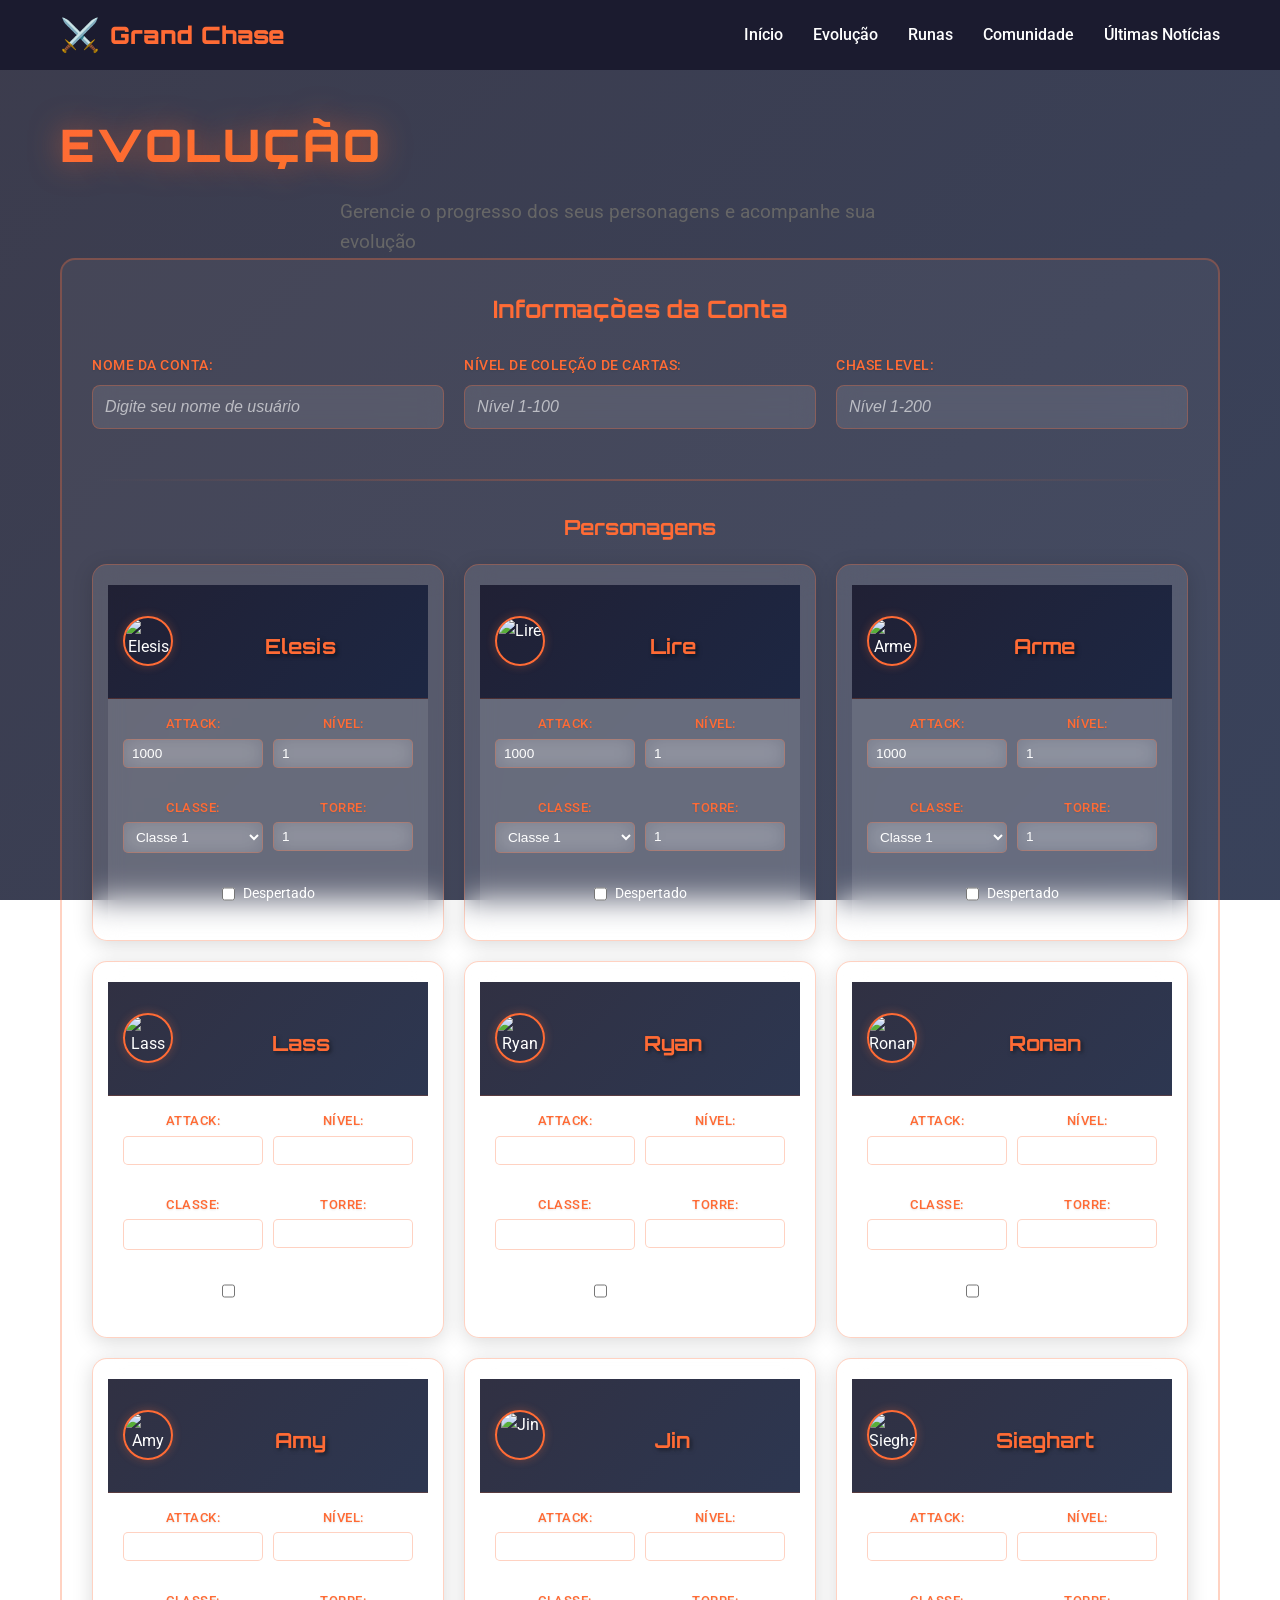
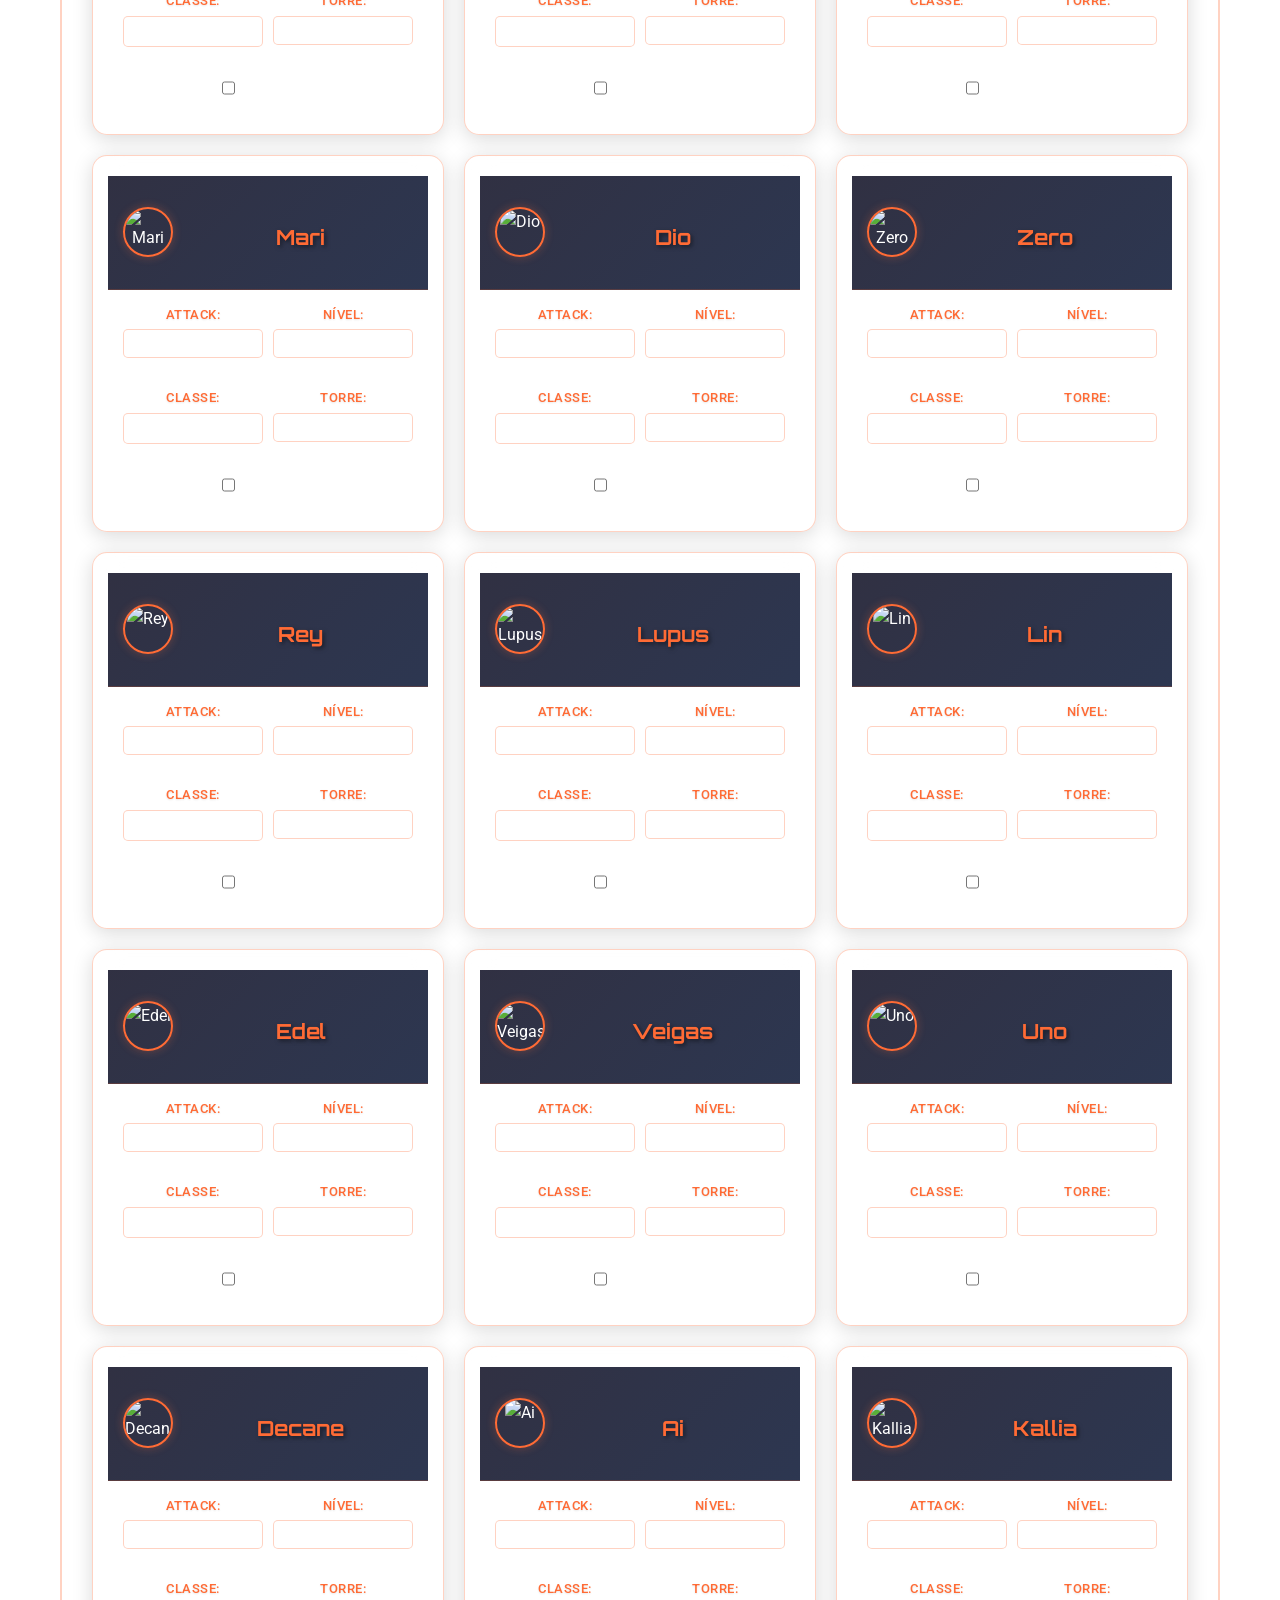
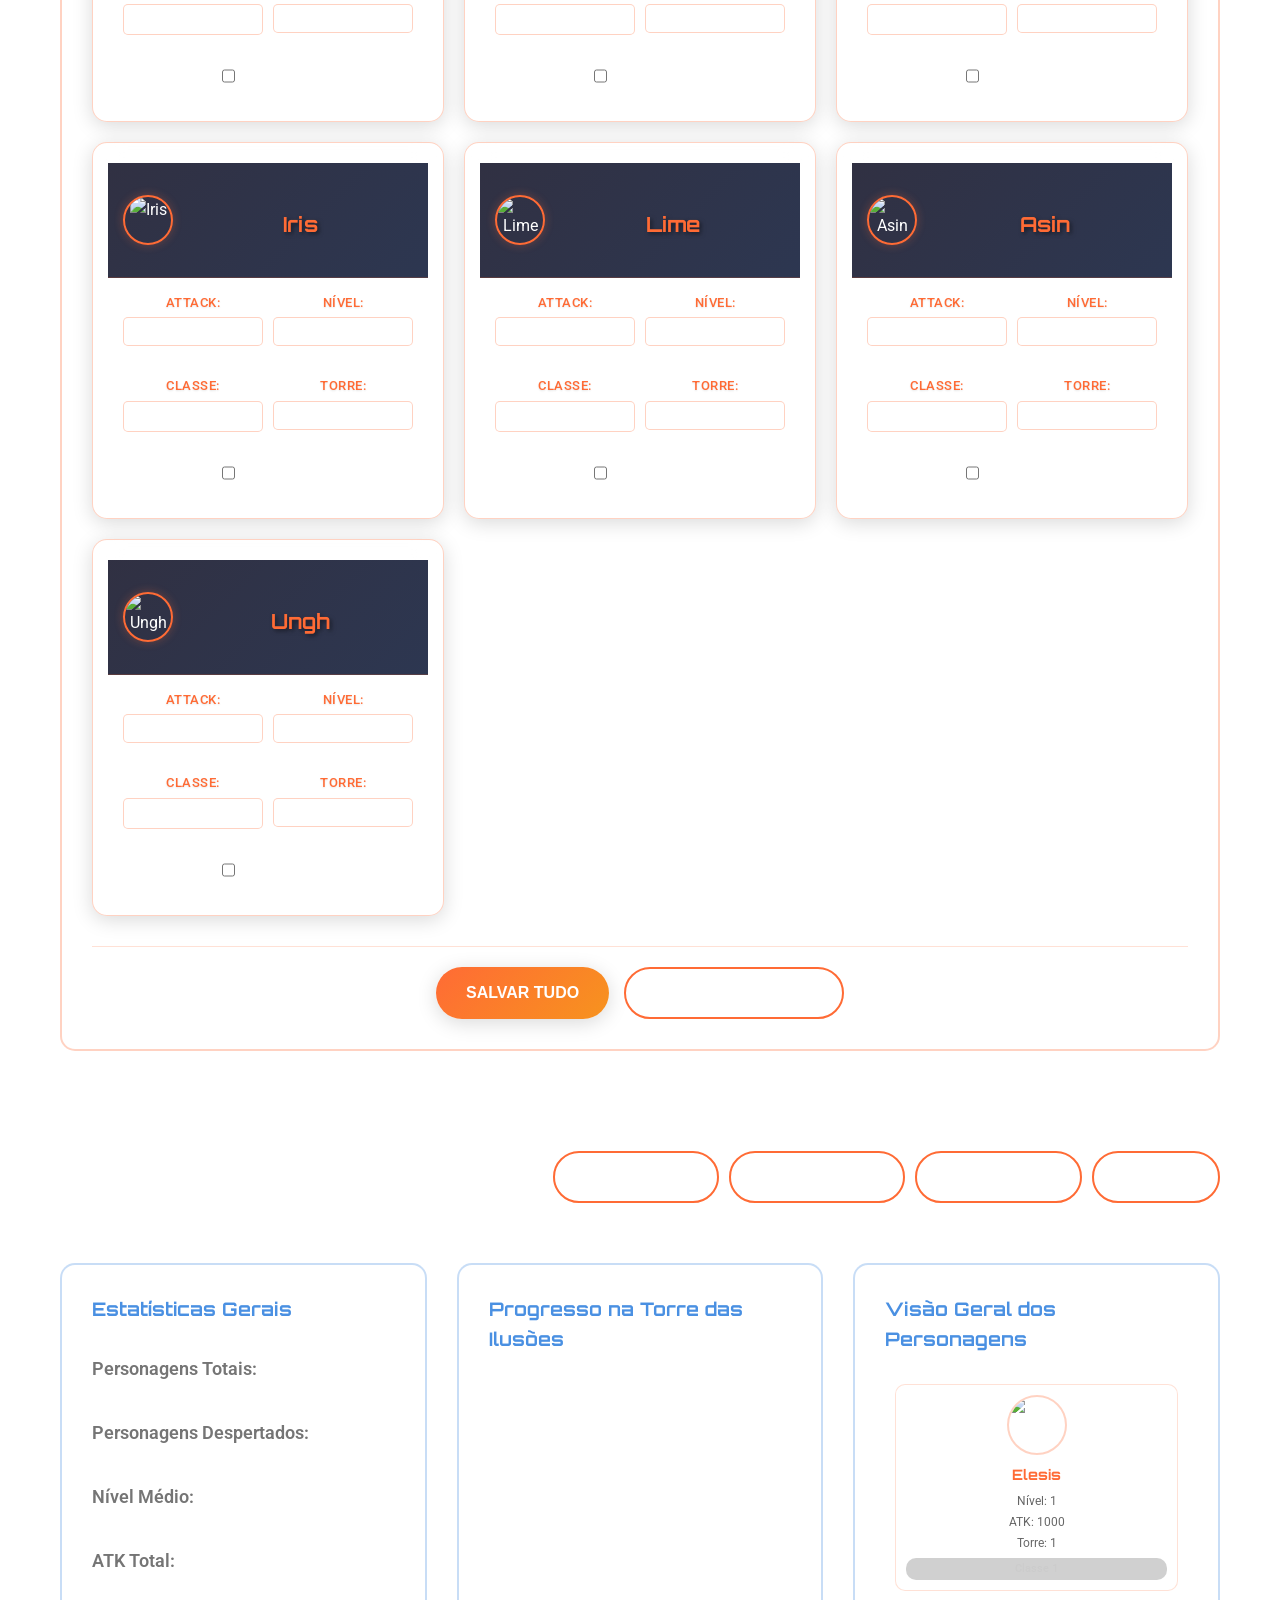
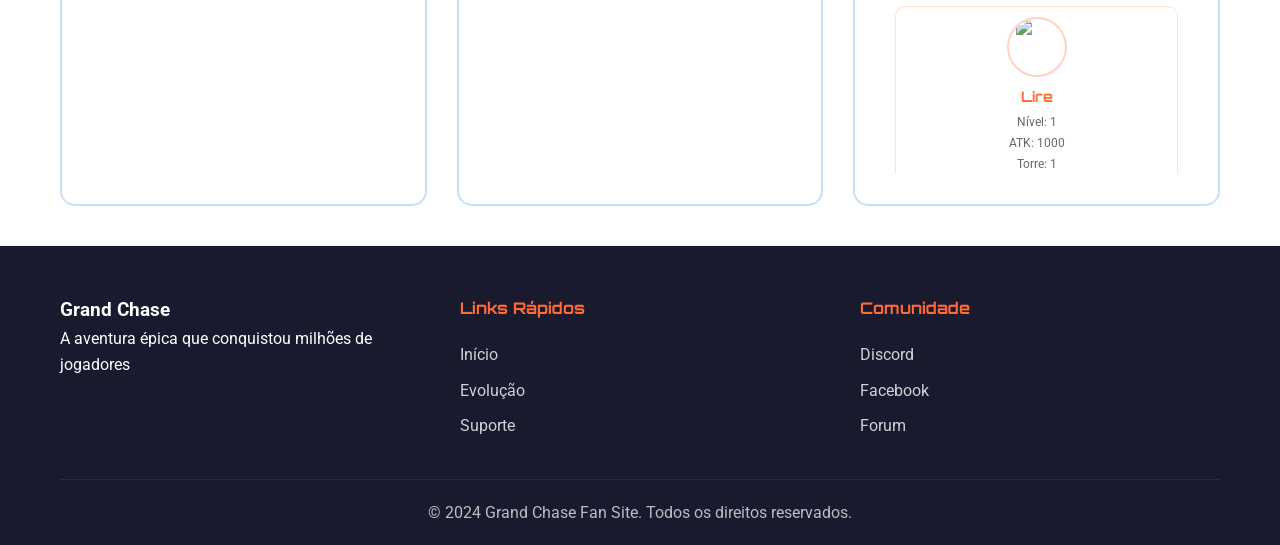
==== evolucao.html @ aea9a132 "first commit" ====
<!DOCTYPE html>
<html lang="pt-BR">
<head>
    <meta charset="UTF-8">
    <meta name="viewport" content="width=device-width, initial-scale=1.0">
    <title>Evolução - Grand Chase</title>
    <link rel="stylesheet" href="styles.css">
    <link href="https://fonts.googleapis.com/css2?family=Orbitron:wght@400;700;900&family=Roboto:wght@300;400;700&display=swap" rel="stylesheet">
    <link rel="icon" href="data:image/svg+xml,<svg xmlns='http://www.w3.org/2000/svg' viewBox='0 0 100 100'><text y='.9em' font-size='90'>⚔️</text></svg>">
</head>
<body>
    <header class="navbar-only">
        <nav class="navbar">
            <div class="nav-container">
                <div class="logo">
                    <span class="logo-icon">⚔️</span>
                    <span class="logo-text">Grand Chase</span>
                </div>
                <ul class="nav-menu">
                    <li><a href="index.html" class="nav-link">Início</a></li>
                    <li><a href="evolucao.html" class="nav-link active">Evolução</a></li>
                    <li><a href="runas.html" class="nav-link">Runas</a></li>
                    <li><a href="#community" class="nav-link">Comunidade</a></li>
                    <li><a href="noticias.html" class="nav-link">Últimas Notícias</a></li>
                </ul>
                
            </div>
        </nav>
    </header>

    <main class="evolucao-main">
        <section class="unified-form">
            <div class="container">
                <h1 class="page-title">EVOLUÇÃO</h1>
                <p class="page-subtitle">Gerencie o progresso dos seus personagens e acompanhe sua evolução</p>
                
                <!-- Formulário Unificado -->
                <div class="account-card">
                    <h2>Informações da Conta</h2>
                    <form id="unifiedForm">
                        <div class="form-row">
                            <div class="form-group">
                                <label for="accountName">Nome da Conta:</label>
                                <input type="text" id="accountName" name="accountName" placeholder="Digite seu nome de usuário">
                            </div>
                            <div class="form-group">
                                <label for="cardLevel">Nível de Coleção de Cartas:</label>
                                <input type="number" id="cardLevel" name="cardLevel" min="1" max="100" placeholder="Nível 1-100">
                            </div>
                            <div class="form-group">
                                <label for="chaseLevel">Chase Level:</label>
                                <input type="number" id="chaseLevel" name="chaseLevel" min="1" max="200" placeholder="Nível 1-200">
                            </div>
                        </div>
                        
                        <hr class="form-divider">
                        
                        <h3>Personagens</h3>
                        <div class="characters-grid" id="charactersGrid">
                            <!-- Os 24 personagens serão gerados por JavaScript -->
                        </div>
                        
                        <div class="form-actions">
                            <button type="submit" class="btn btn-primary">SALVAR TUDO</button>
                            <button type="button" id="resetForm" class="btn btn-secondary">RESETAR VALORES</button>
                        </div>
                    </form>
                </div>
            </div>
        </section>

        <!-- Relatório Geral e Exportação -->
        <section class="report-section">
            <div class="container">
                <div class="section-header">
                    <h2>Relatório Geral da Conta</h2>
                    <div class="export-buttons">
                        <button id="exportPDF" class="btn btn-secondary" onclick="exportToPDF()">Exportar PDF</button>
                        <button id="exportExcel" class="btn btn-secondary" onclick="exportToExcel()">Exportar Excel</button>
                        <button id="exportCSV" class="btn btn-secondary" onclick="exportToCSV()">Exportar CSV</button>
                        <button id="printReport" class="btn btn-secondary" onclick="printReport()">Imprimir</button>
                    </div>
                </div>
                
                <div class="report-summary" id="reportSummary">
                    <div class="summary-card">
                        <h3>Estatísticas Gerais</h3>
                        <div class="stats-grid">
                            <div class="stat-item">
                                <span class="stat-label">Personagens Totais:</span>
                                <span class="stat-value" id="totalCharacters">24</span>
                            </div>
                            <div class="stat-item">
                                <span class="stat-label">Personagens Despertados:</span>
                                <span class="stat-value" id="awakenedCharacters">0</span>
                            </div>
                            <div class="stat-item">
                                <span class="stat-label">Nível Médio:</span>
                                <span class="stat-value" id="averageLevel">1</span>
                            </div>
                            <div class="stat-item">
                                <span class="stat-label">ATK Total:</span>
                                <span class="stat-value" id="totalAttack">24000</span>
                            </div>
                        </div>
                    </div>
                    
                    <div class="summary-card">
                        <h3>Progresso na Torre das Ilusões</h3>
                        <div class="tower-progress" id="towerProgress">
                            <p>Nenhum personagem registrado na torre ainda.</p>
                        </div>
                    </div>
                    
                    <div class="summary-card">
                        <h3>Visão Geral dos Personagens</h3>
                        <div class="characters-overview" id="charactersOverview">
                            <!-- Cards de personagens com imagens serão gerados aqui -->
                        </div>
                    </div>
                </div>
            </div>
        </section>
    </main>

    <footer class="footer">
        <div class="container">
            <div class="footer-content">
                <div class="footer-section">
                    <h3>Grand Chase</h3>
                    <p>A aventura épica que conquistou milhões de jogadores</p>
                </div>
                <div class="footer-section">
                    <h4>Links Rápidos</h4>
                    <ul>
                        <li><a href="index.html">Início</a></li>
                        <li><a href="evolucao.html">Evolução</a></li>
                        <li><a href="#">Suporte</a></li>
                    </ul>
                </div>
                <div class="footer-section">
                    <h4>Comunidade</h4>
                    <ul>
                        <li><a href="#">Discord</a></li>
                        <li><a href="#">Facebook</a></li>
                        <li><a href="#">Forum</a></li>
                    </ul>
                </div>
            </div>
            <div class="footer-bottom">
                <p>&copy; 2024 Grand Chase Fan Site. Todos os direitos reservados.</p>
            </div>
        </div>
    </footer>

    <script src="script.js"></script>
    <script src="export.js"></script>
    <script>
        // Dados dos 24 personagens do Grand Chase com imagens
        const characters = [
            { name: "Elesis", classes: 4, element: "Fogo", image: "https://static.wikia.nocookie.net/grandchase/images/7/74/Ui_character_gc_classic_Elesis_1.png/revision/latest?cb=20210731182435&path-prefix=pt-br" },
            { name: "Lire", classes: 4, element: "Fogo", image: "https://static.wikia.nocookie.net/grandchase/images/5/53/Ui_character_gc_classic_Lire_1.png/revision/latest?cb=20210731182532&path-prefix=pt-br" },
            { name: "Arme", classes: 4, element: "Fogo", image: "https://static.wikia.nocookie.net/grandchase/images/b/be/Ui_character_gc_classic_Arme_1.png/revision/latest?cb=20210731182629&path-prefix=pt-br" },
            { name: "Lass", classes: 4, element: "Sombra", image: "https://static.wikia.nocookie.net/grandchase/images/e/ee/Ui_character_gc_classic_Lass_1.png/revision/latest?cb=20210731182705&path-prefix=pt-br" },
            { name: "Ryan", classes: 4, element: "Natureza", image: "https://static.wikia.nocookie.net/grandchase/images/1/18/Ui_character_gc_classic_Ryan_1.png/revision/latest?cb=20210731184056&path-prefix=pt-br" },
            { name: "Ronan", classes: 4, element: "Luz", image: "https://static.wikia.nocookie.net/grandchase/images/b/b9/Ui_character_gc_classic_Ronan_1.png/revision/latest?cb=20210731184139&path-prefix=pt-br" },
            { name: "Amy", classes: 4, element: "Luz", image: "https://static.wikia.nocookie.net/grandchase/images/6/61/Ui_character_gc_classic_Amy_1.png/revision/latest?cb=20210731184226&path-prefix=pt-br" },
            { name: "Jin", classes: 3, element: "Luz", image: "https://static.wikia.nocookie.net/grandchase/images/9/9a/Ui_character_gc_classic_Jin_1.png/revision/latest?cb=20210731184302&path-prefix=pt-br" },
            { name: "Sieghart", classes: 4, element: "Luz", image: "https://static.wikia.nocookie.net/grandchase/images/f/f6/Ui_character_gc_classic_Sieghart_1.png/revision/latest?cb=20210731184357&path-prefix=pt-br" },
            { name: "Mari", classes: 4, element: "Tecnologia", image: "https://static.wikia.nocookie.net/grandchase/images/f/f4/Ui_character_gc_classic_Mari_1.png/revision/latest?cb=20210731184430&path-prefix=pt-br" },
            { name: "Dio", classes: 4, element: "Sombra", image: "https://static.wikia.nocookie.net/grandchase/images/7/73/Ui_character_gc_classic_Dio_1.png/revision/latest?cb=20210731184504&path-prefix=pt-br" },
            { name: "Zero", classes: 4, element: "Sombra", image: "https://static.wikia.nocookie.net/grandchase/images/c/c6/Ui_character_gc_classic_Zero_1.png/revision/latest?cb=20210731184534&path-prefix=pt-br" },
            { name: "Rey", classes: 4, element: "Sombra", image: "https://static.wikia.nocookie.net/grandchase/images/1/16/Ui_character_gc_classic_Rey_1.png/revision/latest?cb=20210731184602&path-prefix=pt-br" },
            { name: "Lupus", classes: 4, element: "Sombra", image: "https://static.wikia.nocookie.net/grandchase/images/0/01/Ui_character_gc_classic_Lupus_1.png/revision/latest?cb=20210731192630&path-prefix=pt-br" },
            { name: "Lin", classes: 4, element: "Sombra", image: "https://static.wikia.nocookie.net/grandchase/images/5/59/Ui_character_gc_classic_Lin_1.png/revision/latest?cb=20210731192602&path-prefix=pt-br" },
            { name: "Edel", classes: 4, element: "Gelo", image: "https://static.wikia.nocookie.net/grandchase/images/2/22/Ui_character_gc_classic_Edel_1.png/revision/latest?cb=20210731192500&path-prefix=pt-br" },
            { name: "Veigas", classes: 4, element: "Sombra", image: "https://static.wikia.nocookie.net/grandchase/images/e/e3/Ui_character_gc_classic_Veigas_1.png/revision/latest?cb=20210731192735&path-prefix=pt-br" },
            { name: "Uno", classes: 4, element: "Luz", image: "https://static.wikia.nocookie.net/grandchase/images/5/58/Ui_character_gc_classic_Uno_1.png/revision/latest?cb=20210731192700&path-prefix=pt-br" },
            { name: "Decane", classes: 4, element: "Sombra", image: "https://static.wikia.nocookie.net/grandchase/images/2/2b/Ui_character_gc_classic_Decane_1.png/revision/latest?cb=20230121220349&path-prefix=pt-br" },
            { name: "Ai", classes: 4, element: "Luz", image: "https://static.wikia.nocookie.net/grandchase/images/9/9a/Ui_character_gc_classic_Ai_1.png/revision/latest?cb=20230706184235&path-prefix=pt-br" },
            { name: "Kallia", classes: 4, element: "Sombra", image: "https://static.wikia.nocookie.net/grandchase/images/e/e2/Ui_character_gc_classic_Kallia_1.png/revision/latest?cb=20240201084706&path-prefix=pt-br" },
            { name: "Iris", classes: 4, element: "Luz", image: "https://static.wikia.nocookie.net/grandchase/images/d/d3/Ui_character_gc_classic_Iris.png/revision/latest?cb=20250911154712&path-prefix=pt-br" },
            { name: "Lime", classes: 3, element: "Natureza", image: "https://static.wikia.nocookie.net/grandchase/images/1/18/Ui_character_gc_classic_Ryan_1.png/revision/latest?cb=20210731184056&path-prefix=pt-br" },
            { name: "Asin", classes: 4, element: "Sombra", image: "https://static.wikia.nocookie.net/grandchase/images/e/ee/Ui_character_gc_classic_Lass_1.png/revision/latest?cb=20210731182705&path-prefix=pt-br" },
            { name: "Ungh", classes: 3, element: "Terra", image: "https://static.wikia.nocookie.net/grandchase/images/5/58/Ui_character_gc_classic_Uno_1.png/revision/latest?cb=20210731192700&path-prefix=pt-br" }
        ];

        // Função para criar os cards dos personagens com valores padrão e imagens
        function createCharacterCards() {
            const grid = document.getElementById('charactersGrid');
            
            characters.forEach((char, index) => {
                const card = document.createElement('div');
                card.className = 'character-card';
                card.innerHTML = `
                    <div class="character-header-simple">
                        <div class="character-image">
                            <img src="${char.image}" alt="${char.name}" loading="lazy">
                        </div>
                        <h3>${char.name}</h3>
                    </div>
                    <div class="character-form-body" data-character="${char.name}">
                        <div class="form-row">
                            <div class="form-group">
                                <label for="attack-${index}">Attack:</label>
                                <input type="number" id="attack-${index}" name="attack" value="1000" min="0" placeholder="1000">
                            </div>
                            <div class="form-group">
                                <label for="level-${index}">Nível:</label>
                                <input type="number" id="level-${index}" name="level" value="1" min="1" max="100" placeholder="1-100">
                            </div>
                        </div>
                        <div class="form-row">
                            <div class="form-group">
                                <label for="class-${index}">Classe:</label>
                                <select id="class-${index}" name="class" value="1">
                                    <option value="1" selected>Classe 1</option>
                                    ${generateClassOptions(char.classes).slice(1)}
                                </select>
                            </div>
                            <div class="form-group">
                                <label for="tower-${index}">Torre:</label>
                                <input type="number" id="tower-${index}" name="tower" value="1" min="1" max="100" placeholder="1-100">
                            </div>
                        </div>
                        <div class="form-row checkbox-row">
                            <div class="checkbox-group">
                                <input type="checkbox" id="awakened-${index}" name="awakened">
                                <label for="awakened-${index}">Despertado</label>
                            </div>
                        </div>
                    </div>
                `;
                grid.appendChild(card);
            });
        }

        // Função para gerar opções de classe
        function generateClassOptions(maxClasses) {
            let options = '';
            for (let i = 1; i <= maxClasses; i++) {
                options += `<option value="${i}">Classe ${i}</option>`;
            }
            return options;
        }

        // Função para salvar dados do formulário unificado
        document.getElementById('unifiedForm').addEventListener('submit', function(e) {
            e.preventDefault();
            
            // Coletar dados da conta
            const accountData = {
                accountName: document.getElementById('accountName').value || '',
                cardLevel: document.getElementById('cardLevel').value || '',
                chaseLevel: document.getElementById('chaseLevel').value || ''
            };
            
            // Coletar dados dos personagens
            const charactersData = {};
            const characterForms = document.querySelectorAll('.character-form');
            
            characterForms.forEach(form => {
                const characterName = form.dataset.character;
                const formData = new FormData(form);
                
                // Aplicar valores padrão se estiverem vazios
                const attack = formData.get('attack') || '1000';
                const level = formData.get('level') || '1';
                const characterClass = formData.get('class') || '1';
                const tower = formData.get('tower') || '1';
                const awakened = formData.has('awakened');
                
                charactersData[characterName] = {
                    attack: attack,
                    level: level,
                    class: characterClass,
                    tower: tower,
                    awakened: awakened
                };
            });
            
            // Salvar tudo no localStorage
            localStorage.setItem('accountData', JSON.stringify(accountData));
            localStorage.setItem('charactersData', JSON.stringify(charactersData));
            
            // Atualizar relatório
            updateReport();
            
            alert('Todos os dados foram salvos com sucesso!');
        });

        // Função para resetar valores padrão
        document.getElementById('resetForm').addEventListener('click', function() {
            if (confirm('Deseja resetar todos os valores para os padrões?')) {
                // Resetar conta
                document.getElementById('accountName').value = '';
                document.getElementById('cardLevel').value = '';
                document.getElementById('chaseLevel').value = '';
                
                // Resetar personagens para valores padrão
                const characterForms = document.querySelectorAll('.character-form');
                characterForms.forEach((form, index) => {
                    form.querySelector(`input[name="attack"]`).value = '1000';
                    form.querySelector(`input[name="level"]`).value = '1';
                    form.querySelector(`select[name="class"]`).value = '1';
                    form.querySelector(`input[name="tower"]`).value = '1';
                    form.querySelector(`input[name="awakened"]`).checked = false;
                });
                
                alert('Valores resetados para os padrões!');
            }
        });

        // Função para atualizar o relatório
        function updateReport() {
            const accountData = JSON.parse(localStorage.getItem('accountData') || '{}');
            let charactersData = JSON.parse(localStorage.getItem('charactersData') || '{}');
            
            // Garantir que todos os personagens tenham dados (usar valores padrão se não existirem)
            const allCharactersData = {};
            characters.forEach(char => {
                if (charactersData[char.name]) {
                    allCharactersData[char.name] = charactersData[char.name];
                } else {
                    // Usar valores padrão
                    allCharactersData[char.name] = {
                        attack: '1000',
                        level: '1',
                        class: '1',
                        tower: '1',
                        awakened: false
                    };
                }
            });
            
            // Atualizar estatísticas
            const awakenedCount = Object.values(allCharactersData).filter(char => char.awakened).length;
            const totalAttack = Object.values(allCharactersData).reduce((sum, char) => sum + (parseInt(char.attack) || 1000), 0);
            const levels = Object.values(allCharactersData).map(char => parseInt(char.level) || 1);
            const avgLevel = levels.length > 0 ? Math.round(levels.reduce((a, b) => a + b, 0) / levels.length) : 1;
            
            // Atualizar elementos DOM
            document.getElementById('awakenedCharacters').textContent = awakenedCount;
            document.getElementById('totalAttack').textContent = totalAttack.toLocaleString();
            document.getElementById('averageLevel').textContent = avgLevel;
            
            // Atualizar progresso na torre
            const towerCharacters = Object.entries(allCharactersData)
                .filter(([name, data]) => data.tower && data.tower > 1)
                .sort((a, b) => b[1].tower - a[1].tower);
            
            const towerProgress = document.getElementById('towerProgress');
            if (towerCharacters.length > 0) {
                towerProgress.innerHTML = towerCharacters.map(([name, data]) => 
                    `<div class="tower-item">
                        <strong>${name}:</strong> Andar ${data.tower}
                    </div>`
                ).join('');
            } else {
                towerProgress.innerHTML = '<p>Nenhum personagem registrado na torre ainda.</p>';
            }
            
            // Criar cards de personagens para visão geral
            createCharactersOverview(allCharactersData);
        }
        
        // Função para criar cards de personagens na visão geral
        function createCharactersOverview(charactersData) {
            const overview = document.getElementById('charactersOverview');
            overview.innerHTML = '';
            
            // Criar grid de personagens
            const charactersGrid = document.createElement('div');
            charactersGrid.className = 'overview-grid';
            
            Object.entries(charactersData).forEach(([name, data]) => {
                const characterInfo = characters.find(char => char.name === name);
                if (characterInfo) {
                    const card = document.createElement('div');
                    card.className = 'overview-card';
                    card.innerHTML = `
                        <div class="overview-image">
                            <img src="${characterInfo.image}" alt="${name}" loading="lazy">
                        </div>
                        <div class="overview-info">
                            <h4>${name}</h4>
                            <div class="overview-stats">
                                <span class="overview-stat">Nível: ${data.level}</span>
                                <span class="overview-stat">ATK: ${data.attack}</span>
                                <span class="overview-stat">Torre: ${data.tower}</span>
                            </div>
                            <div class="overview-badges">
                                <span class="overview-badge class-${data.class}">Classe ${data.class}</span>
                                ${data.awakened ? '<span class="overview-badge awakened">Despertado</span>' : ''}
                            </div>
                        </div>
                    `;
                    charactersGrid.appendChild(card);
                }
            });
            
            overview.appendChild(charactersGrid);
        }

        // Garantir que a função createCharacterCards seja chamada imediatamente
        createCharacterCards();
        
        // Inicializar a página
        document.addEventListener('DOMContentLoaded', function() {
            updateReport();
            
            // Carregar dados salvos
            const accountData = JSON.parse(localStorage.getItem('accountData') || '{}');
            if (accountData.accountName) {
                document.getElementById('accountName').value = accountData.accountName;
                document.getElementById('cardLevel').value = accountData.cardLevel;
                document.getElementById('chaseLevel').value = accountData.chaseLevel;
            }
            
            const charactersData = JSON.parse(localStorage.getItem('charactersData') || '{}');
            Object.entries(charactersData).forEach(([name, data]) => {
                const form = document.querySelector(`[data-character="${name}"]`);
                if (form) {
                    if (data.attack) form.querySelector(`input[name="attack"]`).value = data.attack;
                    if (data.level) form.querySelector(`input[name="level"]`).value = data.level;
                    if (data.class) form.querySelector(`select[name="class"]`).value = data.class;
                    if (data.tower) form.querySelector(`input[name="tower"]`).value = data.tower;
                    if (data.awakened) form.querySelector(`input[name="awakened"]`).checked = true;
                }
            });
            
            // Verificar se os personagens foram criados
            const grid = document.getElementById('charactersGrid');
            if (grid && grid.children.length === 0) {
                console.log('Grid está vazio, criando personagens...');
                createCharacterCards();
            }
        });
    </script>
</body>
</html>
---- styles.css ----
/* Reset e Configurações Base */
* {
    margin: 0;
    padding: 0;
    box-sizing: border-box;
}

:root {
    --primary-color: #ff6b35;
    --secondary-color: #f7931e;
    --accent-color: #4a90e2;
    --dark-color: #1a1a2e;
    --darker-color: #0f0f1e;
    --light-color: #f5f5f5;
    --text-color: #333;
    --text-light: #666;
    --text-dark: #fff;
    --gradient-primary: linear-gradient(135deg, #ff6b35 0%, #f7931e 100%);
    --gradient-secondary: linear-gradient(135deg, #4a90e2 0%, #357abd 100%);
    --gradient-dark: linear-gradient(135deg, #1a1a2e 0%, #16213e 100%);
    --gradient-hero: linear-gradient(135deg, #1a1a2e 0%, #2d1b69 50%, #0f0f1e 100%);
    --shadow-light: 0 2px 10px rgba(0, 0, 0, 0.1);
    --shadow-medium: 0 4px 20px rgba(0, 0, 0, 0.15);
    --shadow-heavy: 0 8px 30px rgba(0, 0, 0, 0.25);
    --shadow-glow: 0 0 20px rgba(255, 107, 53, 0.3);
}

body {
    font-family: 'Roboto', sans-serif;
    line-height: 1.6;
    color: var(--text-color);
    background-color: var(--light-color);
    overflow-x: hidden;
}

.container {
    max-width: 1200px;
    margin: 0 auto;
    padding: 0 20px;
}

/* Header e Navegação */
.hero {
    background: var(--gradient-hero);
    color: white;
    min-height: 30vh;
    position: relative;
    overflow: hidden;
    margin-top: 70px;
}

.navbar {
    background: rgba(26, 26, 46, 0.95);
    backdrop-filter: blur(10px);
    padding: 0;
    position: fixed;
    top: 0;
    left: 0;
    right: 0;
    z-index: 1000;
    margin: 0;
}

.nav-container {
    max-width: 1200px;
    margin: 0 auto;
    padding: 0 20px;
    display: flex;
    justify-content: space-between;
    align-items: center;
    height: 70px;
}

.logo {
    display: flex;
    align-items: center;
    gap: 10px;
    font-family: 'Orbitron', monospace;
    font-weight: 900;
    font-size: 1.5rem;
    color: var(--primary-color);
}

.logo-icon {
    font-size: 2rem;
    animation: float 3s ease-in-out infinite;
}

@keyframes float {
    0%, 100% { transform: translateY(0); }
    50% { transform: translateY(-5px); }
}

.nav-menu {
    display: flex;
    list-style: none;
    gap: 30px;
}

.nav-link {
    color: white;
    text-decoration: none;
    font-weight: 500;
    transition: all 0.3s ease;
    position: relative;
}

.nav-link::after {
    content: '';
    position: absolute;
    bottom: -5px;
    left: 0;
    width: 0;
    height: 2px;
    background: var(--primary-color);
    transition: width 0.3s ease;
}

.nav-link:hover::after {
    width: 100%;
}

.hamburger {
    display: none;
    flex-direction: column;
    cursor: pointer;
    width: 30px;
    height: 25px;
    justify-content: space-between;
    padding: 0;
    margin: 0;
}

.hamburger span {
    width: 100%;
    height: 3px;
    background: white;
    transition: 0.3s;
    display: block;
}

.hamburger span:nth-child(1) {
    transform-origin: 0 0;
}

.hamburger span:nth-child(3) {
    transform-origin: 0 100%;
}

.hamburger.active span:nth-child(1) {
    transform: rotate(45deg);
}

.hamburger.active span:nth-child(2) {
    opacity: 0;
}

.hamburger.active span:nth-child(3) {
    transform: rotate(-45deg);
}

main {
    margin-top: 70px;
}

.hero-content {
    display: flex;
    align-items: center;
    min-height: 70vh;
    padding: 40px 20px 20px;
    max-width: 1200px;
    margin: 0 auto;
    gap: 60px;
    position: relative;
}

.hero-text {
    flex: 1;
    position: relative;
    z-index: 2;
}

.hero-image {
    flex: 1;
    position: relative;
    z-index: 2;
}

.hero-title {
    font-family: 'Orbitron', monospace;
    font-size: 4rem;
    font-weight: 900;
    margin-bottom: 20px;
    background: var(--gradient-primary);
    -webkit-background-clip: text;
    -webkit-text-fill-color: transparent;
    background-clip: text;
    animation: glow 2s ease-in-out infinite alternate;
}

@keyframes glow {
    from { filter: drop-shadow(0 0 10px rgba(255, 107, 53, 0.5)); }
    to { filter: drop-shadow(0 0 20px rgba(255, 107, 53, 0.8)); }
}

.hero-subtitle {
    font-size: 1.5rem;
    color: var(--secondary-color);
    margin-bottom: 20px;
    font-weight: 300;
}

.hero-description {
    font-size: 1.1rem;
    line-height: 1.8;
    margin-bottom: 30px;
    opacity: 0.9;
}

.hero-buttons {
    display: flex;
    gap: 20px;
    flex-wrap: wrap;
}

.btn {
    display: inline-flex;
    align-items: center;
    gap: 10px;
    padding: 15px 30px;
    border: none;
    border-radius: 50px;
    text-decoration: none;
    font-weight: 600;
    font-size: 1rem;
    cursor: pointer;
    transition: all 0.3s ease;
    position: relative;
    overflow: hidden;
}

.btn::before {
    content: '';
    position: absolute;
    top: 0;
    left: -100%;
    width: 100%;
    height: 100%;
    background: rgba(255, 255, 255, 0.1);
    transition: left 0.3s ease;
}

.btn:hover::before {
    left: 100%;
}

.btn-primary {
    background: var(--gradient-primary);
    color: white;
    box-shadow: var(--shadow-medium);
}

.btn-primary:hover {
    transform: translateY(-2px);
    box-shadow: var(--shadow-heavy);
}

.btn-secondary {
    background: transparent;
    color: white;
    border: 2px solid var(--primary-color);
}

.btn-secondary:hover {
    background: var(--primary-color);
    transform: translateY(-2px);
}

.btn-large {
    padding: 20px 40px;
    font-size: 1.2rem;
}

.hero-image {
    flex: 1;
    z-index: 1;
}

.character-showcase {
    display: grid;
    grid-template-columns: repeat(auto-fit, minmax(120px, 1fr));
    gap: 15px;
    max-width: 800px;
    margin: 0 auto;
}

.character-card {
    background: linear-gradient(135deg, rgba(255, 255, 255, 0.1), rgba(255, 107, 53, 0.1)),
                url('https://static.wikia.nocookie.net/grandchase/images/9/94/TowerofExtinction_02_sky.png/revision/latest/scale-to-width-down/512?cb=20140609040140');
    background-size: cover;
    background-position: center;
    background-blend-mode: overlay;
    backdrop-filter: blur(15px);
    border: 2px solid rgba(255, 107, 53, 0.3);
    border-radius: 20px;
    padding: 20px 15px;
    text-align: center;
    cursor: pointer;
    transition: all 0.4s cubic-bezier(0.175, 0.885, 0.32, 1.275);
    position: relative;
    overflow: hidden;
}

.character-card::before {
    content: '';
    position: absolute;
    top: -50%;
    left: -50%;
    width: 200%;
    height: 200%;
    background: linear-gradient(45deg, transparent, rgba(255, 107, 53, 0.1), transparent);
    transform: rotate(45deg);
    transition: all 0.6s ease;
    opacity: 0;
}

.character-card:hover::before {
    animation: shimmer 0.6s ease;
}

@keyframes shimmer {
    0% {
        transform: translateX(-100%) translateY(-100%) rotate(45deg);
        opacity: 0;
    }
    50% {
        opacity: 1;
    }
    100% {
        transform: translateX(100%) translateY(100%) rotate(45deg);
        opacity: 0;
    }
}

.character-card:hover,
.character-card.active {
    transform: translateY(-15px) scale(1.05);
    border-color: var(--primary-color);
    box-shadow: 0 20px 40px rgba(255, 107, 53, 0.4);
    background: linear-gradient(135deg, rgba(255, 255, 255, 0.15), rgba(255, 107, 53, 0.2));
}

.character-card:hover {
    animation: cardGlow 2s ease-in-out infinite alternate;
}

@keyframes cardGlow {
    0% {
        box-shadow: 0 20px 40px rgba(255, 107, 53, 0.4);
    }
    100% {
        box-shadow: 0 25px 50px rgba(255, 107, 53, 0.6);
    }
}

.character-avatar {
    font-size: 3rem;
    margin-bottom: 15px;
    display: flex;
    justify-content: center;
    align-items: center;
    position: relative;
}

.character-avatar img {
    width: 80px;
    height: 80px;
    border-radius: 50%;
    border: 3px solid rgba(255, 107, 53, 0.3);
    transition: all 0.4s cubic-bezier(0.175, 0.885, 0.32, 1.275);
    object-fit: cover;
}

.character-card:hover .character-avatar img,
.character-card.active .character-avatar img {
    transform: scale(1.15) rotate(5deg);
    border-color: var(--secondary-color);
    box-shadow: 0 0 25px rgba(255, 107, 53, 0.6);
}

.character-card:hover .character-avatar {
    animation: avatarFloat 3s ease-in-out infinite;
}

@keyframes avatarFloat {
    0%, 100% {
        transform: translateY(0px);
    }
    50% {
        transform: translateY(-5px);
    }
}

.character-card h3 {
    font-family: 'Orbitron', monospace;
    margin-bottom: 8px;
    color: var(--primary-color);
    font-weight: 700;
    font-size: 1.1rem;
    transition: all 0.3s ease;
    position: relative;
}

.character-card:hover h3 {
    color: var(--secondary-color);
    transform: translateY(-2px);
    text-shadow: 0 0 10px rgba(255, 107, 53, 0.5);
}

.character-card p {
    opacity: 0.8;
    font-size: 0.85rem;
    transition: all 0.3s ease;
    font-weight: 500;
}

.character-card:hover p {
    opacity: 1;
    transform: translateY(-1px);
}

.character-card.active {
    animation: pulse 2s ease-in-out infinite;
}

@keyframes pulse {
    0%, 100% {
        transform: translateY(-15px) scale(1.05);
    }
    50% {
        transform: translateY(-15px) scale(1.08);
    }
}

/* Sections */
section {
    padding: 80px 0;
}

.section-title {
    font-family: 'Orbitron', monospace;
    font-size: 2.5rem;
    text-align: center;
    margin-bottom: 50px;
    color: var(--dark-color);
    position: relative;
}

.section-title::after {
    content: '';
    position: absolute;
    bottom: -10px;
    left: 50%;
    transform: translateX(-50%);
    width: 100px;
    height: 3px;
    background: var(--gradient-primary);
}

/* Characters Section */
.characters-section {
    position: relative;
}

/* Seção Personagens Lendários com background animado */
#characters {
    position: relative;
    background: linear-gradient(135deg, #1a1a2e, #16213e, #0f3460);
    overflow: hidden;
}

#characters::before {
    content: '';
    position: absolute;
    top: 0;
    left: 0;
    right: 0;
    bottom: 0;
    background-image: 
        radial-gradient(circle at 20% 50%, rgba(255, 107, 53, 0.1) 0%, transparent 50%),
        radial-gradient(circle at 80% 80%, rgba(255, 215, 0, 0.05) 0%, transparent 50%),
        radial-gradient(circle at 40% 20%, rgba(138, 43, 226, 0.08) 0%, transparent 50%);
    animation: backgroundFloat 20s ease-in-out infinite;
}

@keyframes backgroundFloat {
    0%, 100% {
        transform: translate(0, 0) rotate(0deg);
    }
    33% {
        transform: translate(-20px, -20px) rotate(1deg);
    }
    66% {
        transform: translate(20px, -10px) rotate(-1deg);
    }
}

#characters::after {
    content: '';
    position: absolute;
    top: 0;
    left: 0;
    right: 0;
    bottom: 0;
    background: 
        linear-gradient(45deg, transparent 30%, rgba(255, 107, 53, 0.03) 50%, transparent 70%),
        linear-gradient(-45deg, transparent 30%, rgba(255, 215, 0, 0.02) 50%, transparent 70%);
    animation: backgroundShimmer 15s linear infinite;
}

@keyframes backgroundShimmer {
    0% {
        transform: translateX(-100%) translateY(-100%);
    }
    100% {
        transform: translateX(100%) translateY(100%);
    }
}

#characters .container {
    position: relative;
    z-index: 2;
}

#characters .section-title {
    color: white;
    text-shadow: 0 3px 6px rgba(0, 0, 0, 0.5);
    position: relative;
    z-index: 2;
}

.characters-grid {
    display: grid;
    grid-template-columns: repeat(auto-fit, minmax(280px, 1fr));
    gap: 30px;
    position: relative;
    z-index: 2;
}

.character-card-expanded {
    background: linear-gradient(135deg, rgba(255, 255, 255, 0.95), rgba(255, 107, 53, 0.05)),
                url('https://cdn1.epicgames.com/spt-assets/5049bbc13f1140d99dba26c22eec7e44/grandchase-video-kjuh8.png?resize=1&w=480&h=270&quality=medium');
    background-size: cover;
    background-position: center;
    background-blend-mode: overlay;
    border-radius: 20px;
    overflow: hidden;
    box-shadow: 0 10px 30px rgba(0, 0, 0, 0.1);
    transition: all 0.4s cubic-bezier(0.175, 0.885, 0.32, 1.275);
    border: 2px solid rgba(255, 107, 53, 0.2);
    position: relative;
}

.character-card-expanded::before {
    content: '';
    position: absolute;
    top: -50%;
    left: -50%;
    width: 200%;
    height: 200%;
    background: linear-gradient(45deg, transparent, rgba(255, 107, 53, 0.05), transparent);
    transform: rotate(45deg);
    transition: all 0.6s ease;
    opacity: 0;
}


.character-card-expanded::before {
    content: '';
    position: absolute;
    top: -50%;
    left: -50%;
    width: 200%;
    height: 200%;
    background: linear-gradient(45deg, transparent, rgba(255, 107, 53, 0.05), transparent);
    transform: rotate(45deg);
    transition: all 0.6s ease;
    opacity: 0;
}


@keyframes expandedCardGlow {
    0% {
        box-shadow: 0 25px 50px rgba(255, 107, 53, 0.3);
    }
    100% {
        box-shadow: 0 30px 60px rgba(255, 107, 53, 0.4);
    }
}


.character-header::before {
    content: '';
    position: absolute;
    top: -50%;
    left: -50%;
    width: 200%;
    height: 200%;
    background: linear-gradient(45deg, transparent, rgba(255, 107, 53, 0.05), transparent);
    transform: rotate(45deg);
    animation: headerShimmer 3s ease-in-out infinite;
}

@keyframes headerShimmer {
    0%, 100% {
        transform: translateX(-100%) translateY(-100%) rotate(45deg);
        opacity: 0;
    }
    50% {
        transform: translateX(100%) translateY(100%) rotate(45deg);
        opacity: 1;
    }
}


.character-header {
    display: flex;
    align-items: center;
    gap: 20px;
    margin-bottom: 20px;
    padding: 25px 20px;
    padding-bottom: 20px;
    border-bottom: 1px solid rgba(255, 107, 53, 0.3);
    background: linear-gradient(135deg, rgba(255, 107, 53, 0.15), rgba(26, 26, 46, 0.9)),
                url('https://cdn1.epicgames.com/spt-assets/5049bbc13f1140d99dba26c22eec7e44/grandchase-video-kjuh8.png?resize=1&w=480&h=270&quality=medium');
    background-size: cover;
    background-position: center;
    background-blend-mode: overlay;
    position: relative;
    overflow: hidden;
}


@keyframes headerFloat {
    0%, 100% {
        transform: translateY(0px);
    }
    50% {
        transform: translateY(-3px);
    }
}


/* Cards de formulário de personagens */
.character-forms-grid {
    display: grid;
    grid-template-columns: repeat(auto-fit, minmax(350px, 1fr));
    gap: 30px;
    margin: 40px 0;
}

.character-form-card {
    background: linear-gradient(135deg, rgba(255, 255, 255, 0.95), rgba(255, 107, 53, 0.05));
    border-radius: 20px;
    overflow: hidden;
    box-shadow: 0 10px 30px rgba(0, 0, 0, 0.1);
    transition: all 0.4s cubic-bezier(0.175, 0.885, 0.32, 1.275);
    border: 2px solid rgba(255, 107, 53, 0.2);
    position: relative;
}

.character-form-card::before {
    content: '';
    position: absolute;
    top: -50%;
    left: -50%;
    width: 200%;
    height: 200%;
    background: linear-gradient(45deg, transparent, rgba(255, 107, 53, 0.05), transparent);
    transform: rotate(45deg);
    transition: all 0.6s ease;
    opacity: 0;
}

.character-form-card:hover::before {
    animation: shimmer 0.6s ease;
}

.character-form-card:hover {
    transform: translateY(-8px) scale(1.02);
    border-color: var(--primary-color);
    box-shadow: 0 20px 40px rgba(255, 107, 53, 0.25);
    background: linear-gradient(135deg, rgba(255, 255, 255, 0.98), rgba(255, 107, 53, 0.1));
}

.character-form-header {
    display: flex;
    align-items: center;
    padding: 20px;
    background: linear-gradient(135deg, rgba(26, 26, 46, 0.9), rgba(255, 107, 53, 0.1));
    border-bottom: 2px solid rgba(255, 107, 53, 0.2);
    gap: 15px;
}

.character-form-header .character-avatar {
    position: relative;
}

.character-form-header .character-avatar img {
    width: 60px;
    height: 60px;
    border-radius: 50%;
    border: 3px solid rgba(255, 107, 53, 0.5);
    transition: all 0.3s ease;
    object-fit: cover;
}

.character-form-card:hover .character-form-header .character-avatar img {
    transform: scale(1.1) rotate(5deg);
    border-color: var(--secondary-color);
    box-shadow: 0 0 15px rgba(255, 107, 53, 0.5);
}

.character-form-header .character-info h3 {
    color: var(--primary-color);
    margin: 0 0 5px 0;
    font-family: 'Orbitron', monospace;
    font-size: 1.3rem;
}

.character-form-header .character-info .character-class {
    color: var(--secondary-color);
    font-size: 0.9rem;
    font-weight: 600;
    text-shadow: 0 1px 2px rgba(0, 0, 0, 0.2);
}

.section-subtitle {
    text-align: center;
    color: rgba(255, 255, 255, 0.9);
    font-size: 1.1rem;
    margin-bottom: 40px;
    font-weight: 400;
    font-style: italic;
}

.character-form-content {
    padding: 25px;
}

.form-group {
    margin-bottom: 20px;
}

.form-group label {
    display: block;
    margin-bottom: 8px;
    color: var(--primary-color);
    font-weight: 700;
    font-size: 0.9rem;
    text-transform: uppercase;
    letter-spacing: 0.5px;
    text-shadow: 0 1px 2px rgba(0, 0, 0, 0.1);
}

.form-group input,
.form-group select,
.form-group textarea {
    width: 100%;
    padding: 12px 15px;
    border: 2px solid rgba(255, 107, 53, 0.2);
    border-radius: 10px;
    font-size: 0.95rem;
    transition: all 0.3s ease;
    background: rgba(255, 255, 255, 0.9);
    backdrop-filter: blur(10px);
    color: rgba(0, 0, 0, 0.8);
    font-weight: 500;
}

.form-group input::placeholder,
.form-group select::placeholder,
.form-group textarea::placeholder {
    color: rgba(255, 255, 255, 0.6);
    font-style: italic;
    font-weight: 400;
}

.form-group input:focus,
.form-group select:focus,
.form-group textarea:focus {
    outline: none;
    border-color: var(--primary-color);
    box-shadow: 0 0 15px rgba(255, 107, 53, 0.2);
    background: rgba(255, 255, 255, 0.98);
    color: rgba(0, 0, 0, 0.8);
    transform: translateY(-2px);
}

.form-group textarea {
    resize: vertical;
    min-height: 80px;
}

.stat-inputs {
    display: grid;
    grid-template-columns: repeat(3, 1fr);
    gap: 10px;
}

.stat-inputs input {
    text-align: center;
    font-weight: 700;
    color: var(--primary-color);
    background: rgba(255, 255, 255, 0.8);
    border: 2px solid rgba(255, 107, 53, 0.3);
    font-size: 0.85rem;
    padding: 10px 5px;
}

.stat-inputs input:focus {
    color: var(--secondary-color);
    border-color: var(--secondary-color);
    box-shadow: 0 0 10px rgba(255, 107, 53, 0.3);
}

.stat-inputs input::placeholder {
    text-align: center;
    font-weight: 600;
    color: rgba(255, 255, 255, 0.7);
    font-style: normal;
    font-size: 0.75rem;
    text-transform: uppercase;
    letter-spacing: 0.5px;
}

.form-actions {
    display: flex;
    justify-content: center;
    gap: 15px;
    margin-top: 40px;
    flex-wrap: wrap;
}

.btn-outline {
    background: transparent;
    color: var(--primary-color);
    border: 2px solid var(--primary-color);
    padding: 12px 25px;
    border-radius: 25px;
    font-weight: 600;
    cursor: pointer;
    transition: all 0.3s ease;
    text-decoration: none;
    display: inline-flex;
    align-items: center;
    gap: 8px;
}

.btn-outline:hover {
    background: var(--primary-color);
    color: white;
    transform: translateY(-2px);
    box-shadow: 0 5px 15px rgba(255, 107, 53, 0.3);
}

/* Animação de entrada para os cards de formulário */
.character-form-card {
    opacity: 0;
    transform: translateY(30px) scale(0.95);
    animation: formCardEntry 0.6s cubic-bezier(0.175, 0.885, 0.32, 1.275) forwards;
}

.character-form-card:nth-child(1) { animation-delay: 0.1s; }
.character-form-card:nth-child(2) { animation-delay: 0.2s; }
.character-form-card:nth-child(3) { animation-delay: 0.3s; }

@keyframes formCardEntry {
    to {
        opacity: 1;
        transform: translateY(0) scale(1);
    }
}

/* Responsividade */
@media (max-width: 768px) {
    .character-forms-grid {
        grid-template-columns: 1fr;
        gap: 20px;
    }
    
    .stat-inputs {
        grid-template-columns: 1fr;
        gap: 10px;
    }
    
    .form-actions {
        flex-direction: column;
        align-items: center;
    }
    
    .form-actions .btn {
        width: 100%;
        max-width: 250px;
    }
}
.character-header-simple {
    display: flex;
    align-items: center;
    padding: 15px;
    background: linear-gradient(135deg, rgba(26, 26, 46, 0.9) 0%, rgba(22, 33, 62, 0.9) 100%);
    border-bottom: 1px solid rgba(255, 107, 53, 0.2);
    gap: 15px;
}

.character-header-simple .character-image {
    width: 50px;
    height: 50px;
    border-radius: 50%;
    overflow: hidden;
    border: 2px solid var(--primary-color);
    box-shadow: 0 0 10px rgba(255, 107, 53, 0.3);
    flex-shrink: 0;
}

.character-header-simple .character-image img {
    width: 100%;
    height: 100%;
    object-fit: cover;
}

.character-header-simple h3 {
    font-family: 'Orbitron', monospace;
    font-size: 1.1rem;
    color: white;
    margin: 0;
    text-shadow: 2px 2px 4px rgba(0, 0, 0, 0.5);
    flex: 1;
}

/* Body do formulário dos personagens */
.character-form-body {
    padding: 15px;
    background: rgba(255, 255, 255, 0.1);
}

.character-form-body .form-row {
    display: flex;
    gap: 10px;
    margin-bottom: 10px;
}

.character-form-body .form-group {
    flex: 1;
}

.character-form-body .form-group label {
    display: block;
    font-size: 0.8rem;
    color: var(--primary-color);
    margin-bottom: 4px;
}

.character-form-body .form-group input,
.character-form-body .form-group select {
    width: 100%;
    padding: 6px 8px;
    border: 1px solid rgba(255, 107, 53, 0.3);
    border-radius: 5px;
    background: rgba(255, 255, 255, 0.1);
    color: white;
    font-size: 0.85rem;
}

.character-form-body .form-group input:focus,
.character-form-body .form-group select:focus {
    outline: none;
    border-color: var(--primary-color);
    box-shadow: 0 0 5px rgba(255, 107, 53, 0.3);
}

.character-form-body .checkbox-row {
    justify-content: center;
    margin-top: 10px;
    margin-bottom: 0;
}

.character-form-body .checkbox-group {
    display: flex;
    align-items: center;
    gap: 8px;
}

.character-form-body .checkbox-group input[type="checkbox"] {
    width: auto;
    margin: 0;
}

.character-form-body .checkbox-group label {
    margin: 0;
    font-size: 0.85rem;
    cursor: pointer;
}

.character-info {
    padding: 20px;
    background: rgba(255, 255, 255, 0.95);
}

.character-info p {
    color: #333;
    margin-bottom: 20px;
    line-height: 1.6;
}

.character-stats {
    display: flex;
    flex-direction: column;
    gap: 10px;
}

.stat {
    display: flex;
    align-items: center;
    gap: 10px;
}

.stat-label {
    min-width: 80px;
    font-weight: 600;
    color: #333;
}

.stat-bar {
    flex: 1;
    height: 8px;
    background: #e0e0e0;
    border-radius: 4px;
    overflow: hidden;
}

.stat-fill {
    height: 100%;
    background: var(--gradient-primary);
    transition: width 1s ease;
}

/* Gameplay Section */
.gameplay-section {
    background: #f8f9fa;
}

.gameplay-content {
    display: grid;
    grid-template-columns: 1fr 1fr;
    gap: 60px;
    align-items: start;
}

.gameplay-features {
    display: grid;
    grid-template-columns: repeat(auto-fit, minmax(250px, 1fr));
    gap: 30px;
}

.feature-card {
    background: white;
    padding: 30px;
    border-radius: 15px;
    text-align: center;
    box-shadow: var(--shadow-light);
    transition: all 0.3s ease;
}

.feature-card:hover {
    transform: translateY(-5px);
    box-shadow: var(--shadow-medium);
}

.guide-card {
    background: linear-gradient(135deg, var(--primary-color) 0%, var(--secondary-color) 100%);
    color: white;
}

.guide-card h3 {
    color: white;
}

.guide-card p {
    color: rgba(255, 255, 255, 0.9);
}

.guide-card .btn-primary {
    background: white;
    color: var(--primary-color);
}

.guide-card .btn-primary:hover {
    background: var(--light-color);
    transform: translateY(-2px);
}

.feature-icon {
    font-size: 3rem;
    margin-bottom: 15px;
}

.feature-card h3 {
    font-family: 'Orbitron', monospace;
    margin-bottom: 15px;
    color: var(--dark-color);
}

.feature-card p {
    color: var(--text-light);
    line-height: 1.6;
}

.gameplay-modes h3 {
    font-family: 'Orbitron', monospace;
    font-size: 1.8rem;
    margin-bottom: 30px;
    color: var(--dark-color);
}

.mode-list {
    display: flex;
    flex-direction: column;
    gap: 20px;
}

.mode-item {
    background: white;
    padding: 20px;
    border-radius: 10px;
    border-left: 4px solid var(--primary-color);
    box-shadow: var(--shadow-light);
}

.mode-item h4 {
    font-family: 'Orbitron', monospace;
    margin-bottom: 10px;
    color: var(--dark-color);
}

.mode-item p {
    color: var(--text-light);
    line-height: 1.6;
}

/* Download Section */
.download-section {
    background: var(--gradient-dark);
    color: white;
}

.download-section .section-title {
    color: white;
}

.download-section .section-title::after {
    background: var(--secondary-color);
}

.download-content {
    display: grid;
    grid-template-columns: 1fr 1fr;
    gap: 60px;
    align-items: center;
}

.download-info h3 {
    font-family: 'Orbitron', monospace;
    font-size: 2rem;
    margin-bottom: 20px;
    color: var(--primary-color);
}

.download-info p {
    font-size: 1.1rem;
    line-height: 1.8;
    margin-bottom: 30px;
    opacity: 0.9;
}

.system-requirements {
    background: rgba(255, 255, 255, 0.1);
    backdrop-filter: blur(10px);
    padding: 30px;
    border-radius: 15px;
    border: 1px solid rgba(255, 255, 255, 0.2);
}

.system-requirements h4 {
    font-family: 'Orbitron', monospace;
    margin-bottom: 15px;
    color: var(--secondary-color);
}

.system-requirements ul {
    list-style: none;
}

.system-requirements li {
    padding: 5px 0;
    position: relative;
    padding-left: 20px;
}

.system-requirements li::before {
    content: '✓';
    position: absolute;
    left: 0;
    color: var(--primary-color);
}

.download-buttons {
    display: flex;
    flex-direction: column;
    gap: 20px;
    align-items: center;
}

.download-note {
    text-align: center;
    opacity: 0.7;
    font-size: 0.9rem;
}

/* Characters Section */
.characters-section {
    background-image: url('[data-uri]');
    background-size: cover;
    background-position: center;
    background-attachment: fixed;
    background-repeat: no-repeat;
    position: relative;
    padding: 80px 0;
}

.characters-section::before {
    content: '';
    position: absolute;
    top: 0;
    left: 0;
    right: 0;
    bottom: 0;
    background: linear-gradient(135deg, rgba(26, 26, 46, 0.85) 0%, rgba(22, 33, 62, 0.85) 100%);
    z-index: 1;
}

.characters-section .container {
    position: relative;
    z-index: 2;
}

.characters-section .section-title {
    color: white;
    text-shadow: 2px 2px 4px rgba(0, 0, 0, 0.5);
}

/* Community Section */
.community-section {
    background: white;
}

.community-content {
    display: flex;
    flex-direction: column;
    gap: 60px;
}

.community-stats {
    display: grid;
    grid-template-columns: repeat(auto-fit, minmax(200px, 1fr));
    gap: 30px;
}

.stat-card {
    background: var(--gradient-dark);
    color: white;
    padding: 40px 20px;
    border-radius: 15px;
    text-align: center;
    box-shadow: var(--shadow-medium);
    transition: all 0.3s ease;
}

.stat-card:hover {
    transform: translateY(-5px);
    box-shadow: var(--shadow-heavy);
}

.stat-number {
    font-family: 'Orbitron', monospace;
    font-size: 3rem;
    font-weight: 900;
    color: var(--primary-color);
    margin-bottom: 10px;
}

.stat-label {
    font-size: 1.1rem;
    opacity: 0.9;
}

.community-links {
    text-align: center;
}

.community-links h3 {
    font-family: 'Orbitron', monospace;
    font-size: 2rem;
    margin-bottom: 30px;
    color: var(--dark-color);
}

.social-links {
    display: flex;
    justify-content: center;
    gap: 20px;
    flex-wrap: wrap;
}

.social-link {
    display: flex;
    align-items: center;
    gap: 10px;
    padding: 15px 25px;
    background: var(--light-color);
    border-radius: 50px;
    text-decoration: none;
    color: var(--dark-color);
    font-weight: 600;
    transition: all 0.3s ease;
    box-shadow: var(--shadow-light);
}

.social-link:hover {
    background: var(--gradient-primary);
    color: white;
    transform: translateY(-3px);
    box-shadow: var(--shadow-medium);
}

.social-icon {
    font-size: 1.5rem;
}

/* Footer */
.footer {
    background: var(--dark-color);
    color: white;
    padding: 50px 0 20px;
}

.footer-content {
    display: grid;
    grid-template-columns: repeat(auto-fit, minmax(250px, 1fr));
    gap: 40px;
    margin-bottom: 30px;
}

.footer-section h4 {
    font-family: 'Orbitron', monospace;
    margin-bottom: 20px;
    color: var(--primary-color);
}

.footer-logo {
    display: flex;
    align-items: center;
    gap: 10px;
    font-family: 'Orbitron', monospace;
    font-weight: 900;
    font-size: 1.5rem;
    margin-bottom: 15px;
}

.footer-section ul {
    list-style: none;
}

.footer-section ul li {
    margin-bottom: 10px;
}

.footer-section ul li a {
    color: rgba(255, 255, 255, 0.8);
    text-decoration: none;
    transition: color 0.3s ease;
}

.footer-section ul li a:hover {
    color: var(--primary-color);
}

.footer-bottom {
    border-top: 1px solid rgba(255, 255, 255, 0.1);
    padding-top: 20px;
    text-align: center;
    opacity: 0.7;
}

/* Responsive Design */
@media (max-width: 768px) {
    .nav-menu {
        position: fixed;
        left: -100%;
        top: 70px;
        flex-direction: column;
        background: var(--dark-color);
        width: 100%;
        text-align: center;
        transition: 0.3s;
        box-shadow: var(--shadow-medium);
        padding: 20px 0;
    }

    .nav-menu.active {
        left: 0;
    }

    .hamburger {
        display: flex;
        position: relative;
        z-index: 1000;
    }

    .hero-content {
        flex-direction: column;
        text-align: center;
        gap: 40px;
    }

    .hero-title {
        font-size: 3rem;
    }

    .hero-buttons {
        justify-content: center;
    }

    .gameplay-content,
    .download-content {
        grid-template-columns: 1fr;
        gap: 40px;
    }

    .characters-grid {
        grid-template-columns: 1fr;
    }

    .community-stats {
        grid-template-columns: repeat(2, 1fr);
    }

    .footer-content {
        grid-template-columns: 1fr;
        text-align: center;
    }

    .section-title {
        font-size: 2rem;
    }
}

@media (max-width: 480px) {
    .hero-title {
        font-size: 2.5rem;
    }

    .hero-subtitle {
        font-size: 1.2rem;
    }

    .character-showcase {
        grid-template-columns: 1fr;
    }

    .gameplay-features {
        grid-template-columns: 1fr;
    }

    .community-stats {
        grid-template-columns: 1fr;
    }

    .social-links {
        flex-direction: column;
        align-items: center;
    }

    .social-link {
        width: 200px;
        justify-content: center;
    }
}

/* Animações e Transições Adicionais */
.fade-in {
    opacity: 0;
    transform: translateY(30px);
    transition: all 0.8s ease;
}

.fade-in.visible {
    opacity: 1;
    transform: translateY(0);
}

.slide-in-left {
    opacity: 0;
    transform: translateX(-50px);
    transition: all 0.8s ease;
}

.slide-in-left.visible {
    opacity: 1;
    transform: translateX(0);
}

.slide-in-right {
    opacity: 0;
    transform: translateX(50px);
    transition: all 0.8s ease;
}

.slide-in-right.visible {
    opacity: 1;
    transform: translateX(0);
}

/* Scrollbar Personalizada */
::-webkit-scrollbar {
    width: 10px;
}

::-webkit-scrollbar-track {
    background: var(--dark-color);
}

::-webkit-scrollbar-thumb {
    background: var(--primary-color);
    border-radius: 5px;
}

::-webkit-scrollbar-thumb:hover {
    background: var(--secondary-color);
}

/* Seleção de Texto */
::selection {
    background: var(--primary-color);
    color: white;
}

::-moz-selection {
    background: var(--primary-color);
    color: white;
}

/* Estilos para página de notícias */
/* Header apenas com navbar */
.navbar-only {
    background: transparent;
    position: fixed;
    top: 0;
    left: 0;
    right: 0;
    z-index: 1000;
}

body {
    font-family: 'Roboto', sans-serif;
    background: url('https://encrypted-tbn0.gstatic.com/images?q=tbn:ANd9GcSyg4It47V6T7gg9GhNqQ1pGp7dyv2wgir4tg&s');
    background-size: cover;
    background-position: center;
    background-attachment: fixed;
    background-repeat: no-repeat;
    color: var(--text-dark);
    line-height: 1.6;
    min-height: 100vh;
}

body::before {
    content: '';
    position: fixed;
    top: 0;
    left: 0;
    right: 0;
    bottom: 0;
    background: linear-gradient(135deg, rgba(26, 26, 46, 0.85) 0%, rgba(22, 33, 62, 0.85) 100%);
    z-index: -1;
}

/* Banner animado universal - REMOVIDO */

.hero-banner {
    position: absolute;
    top: 50%;
    left: 50%;
    transform: translate(-50%, -50%);
    text-align: center;
    z-index: 2;
    width: 90%;
    max-width: 800px;
}

.banner-text {
    display: flex;
    flex-direction: column;
    align-items: center;
    gap: 20px;
}

.banner-line {
    font-family: 'Orbitron', sans-serif;
    font-size: 1rem;
    color: rgba(255, 255, 255, 0.9);
    opacity: 0;
    transform: translateY(20px);
    animation: fadeInUp 1s ease forwards;
    text-shadow: 2px 2px 4px rgba(0, 0, 0, 0.5);
}

.banner-line:nth-child(1) { animation-delay: 0.5s; }
.banner-line:nth-child(2) { animation-delay: 1s; }
.banner-line:nth-child(3) { animation-delay: 1.5s; }

.banner-line.highlight {
    font-size: 1.2rem;
    color: var(--primary-color);
    font-weight: 700;
    text-transform: uppercase;
    letter-spacing: 2px;
}

.banner-line.action {
    font-size: 0.95rem;
    color: var(--secondary-color);
    font-style: italic;
}

@keyframes fadeInUp {
    from {
        opacity: 0;
        transform: translateY(20px);
    }
    to {
        opacity: 1;
        transform: translateY(0);
    }
}

@keyframes float {
    0% { transform: translateX(0) translateY(0); }
    25% { transform: translateX(-10px) translateY(-5px); }
    50% { transform: translateX(5px) translateY(-10px); }
    75% { transform: translateX(-5px) translateY(-5px); }
    100% { transform: translateX(0) translateY(0); }
}

/* Banner específico para cada página */
.home-banner .banner-line:nth-child(1) { animation-delay: 0.3s; }
.home-banner .banner-line:nth-child(2) { animation-delay: 0.8s; }
.home-banner .banner-line:nth-child(3) { animation-delay: 1.3s; }

.noticias-banner .banner-line:nth-child(1) { animation-delay: 0.2s; }
.noticias-banner .banner-line:nth-child(2) { animation-delay: 0.6s; }
.noticias-banner .banner-line:nth-child(3) { animation-delay: 1s; }

.runas-banner .banner-line:nth-child(1) { animation-delay: 0.4s; }
.runas-banner .banner-line:nth-child(2) { animation-delay: 0.9s; }
.runas-banner .banner-line:nth-child(3) { animation-delay: 1.4s; }

.evolucao-banner .banner-line:nth-child(1) { animation-delay: 0.3s; }
.evolucao-banner .banner-line:nth-child(2) { animation-delay: 0.7s; }
.evolucao-banner .banner-line:nth-child(3) { animation-delay: 1.1s; }

.page-title {
    font-family: 'Orbitron', sans-serif;
    font-size: 2.8rem;
    font-weight: 900;
    margin-bottom: 15px;
    text-transform: uppercase;
    letter-spacing: 3px;
    background: var(--gradient-primary);
    -webkit-background-clip: text;
    -webkit-text-fill-color: transparent;
    background-clip: text;
    text-shadow: 0 0 30px rgba(255, 107, 53, 0.5);
}

.page-subtitle {
    font-size: 1.2rem;
    color: var(--text-light);
    max-width: 600px;
    margin: 0 auto;
}

.news-content {
    padding: 60px 0;
}

.news-grid {
    display: grid;
    grid-template-columns: repeat(auto-fit, minmax(350px, 1fr));
    gap: 30px;
    margin-top: 40px;
}

.news-placeholder {
    grid-column: 1 / -1;
    text-align: center;
    padding: 60px 20px;
    background: rgba(255, 255, 255, 0.05);
    border-radius: 15px;
    border: 2px dashed rgba(255, 107, 53, 0.3);
    color: var(--text-light);
    font-size: 1.1rem;
}

/* Estilos para vídeos como conteúdo */
.runas-video,
.news-video {
    padding: 60px 0;
    background: rgba(255, 255, 255, 0.05);
    backdrop-filter: blur(10px);
}

.video-header {
    text-align: center;
    margin-bottom: 40px;
}

.video-title {
    font-family: 'Orbitron', monospace;
    font-size: 3rem;
    font-weight: 900;
    margin-bottom: 15px;
    background: linear-gradient(45deg, #ff6b35, #f7931e);
    -webkit-background-clip: text;
    -webkit-text-fill-color: transparent;
    background-clip: text;
    animation: glow 2s ease-in-out infinite alternate;
}

.video-subtitle {
    font-size: 1.2rem;
    color: var(--text-light);
    max-width: 600px;
    margin: 0 auto;
    opacity: 0.9;
}

.video-container {
    position: relative;
    width: 100%;
    max-width: 800px;
    margin: 0 auto;
    border-radius: 15px;
    overflow: hidden;
    box-shadow: 0 10px 30px rgba(0, 0, 0, 0.3);
}

.video-container iframe {
    width: 100%;
    height: 400px;
    border: none;
    border-radius: 15px;
}

/* Estilos para Patch Notes */
.patch-notes-section {
    padding: 80px 0;
    background: rgba(255, 255, 255, 0.05);
    backdrop-filter: blur(10px);
}

.patch-notes-grid {
    display: grid;
    grid-template-columns: repeat(auto-fit, minmax(400px, 1fr));
    gap: 30px;
    margin-top: 50px;
}

.patch-note-card {
    background: rgba(255, 255, 255, 0.1);
    border: 1px solid rgba(255, 107, 53, 0.3);
    border-radius: 15px;
    overflow: hidden;
    transition: all 0.3s ease;
}

.patch-note-card:hover {
    border-color: var(--primary-color);
    transform: translateY(-5px);
    box-shadow: 0 10px 30px rgba(255, 107, 53, 0.3);
}

.patch-header {
    display: flex;
    justify-content: space-between;
    align-items: center;
    padding: 20px;
    background: linear-gradient(135deg, rgba(26, 26, 46, 0.9) 0%, rgba(22, 33, 62, 0.9) 100%);
    border-bottom: 1px solid rgba(255, 107, 53, 0.2);
}

.patch-version {
    font-family: 'Orbitron', monospace;
    font-size: 1.2rem;
    font-weight: 700;
    color: var(--primary-color);
}

.patch-date {
    color: var(--text-light);
    font-size: 0.9rem;
}

.patch-title {
    padding: 20px 20px 10px;
    font-family: 'Orbitron', monospace;
    font-size: 1.5rem;
    color: white;
    margin: 0;
}

.patch-content {
    padding: 0 20px 20px;
    color: var(--text-light);
}

.patch-content h4 {
    color: var(--primary-color);
    font-size: 1.1rem;
    margin: 20px 0 10px 0;
}

.patch-content ul {
    list-style: none;
    padding: 0;
    margin: 0 0 15px 0;
}

.patch-content li {
    padding: 8px 0;
    padding-left: 25px;
    position: relative;
    border-bottom: 1px solid rgba(255, 255, 255, 0.1);
}

.patch-content li:last-child {
    border-bottom: none;
}

.patch-content li::before {
    content: '▸';
    position: absolute;
    left: 0;
    color: var(--primary-color);
    font-weight: bold;
}

.patch-footer {
    padding: 20px;
    border-top: 1px solid rgba(255, 107, 53, 0.2);
    text-align: center;
}

.patch-toggle-btn {
    background: var(--gradient-primary);
    color: white;
    border: none;
    padding: 10px 20px;
    border-radius: 25px;
    font-family: 'Orbitron', monospace;
    font-weight: 600;
    cursor: pointer;
    transition: all 0.3s ease;
}

.patch-toggle-btn:hover {
    transform: translateY(-2px);
    box-shadow: 0 5px 15px rgba(255, 107, 53, 0.4);
}

/* Estilos para cards de notícias */
.news-grid {
    display: grid;
    grid-template-columns: repeat(auto-fit, minmax(350px, 1fr));
    gap: 30px;
    margin-top: 40px;
}

.news-card {
    background: rgba(255, 255, 255, 0.1);
    border: 1px solid rgba(255, 107, 53, 0.3);
    border-radius: 15px;
    overflow: hidden;
    transition: all 0.3s ease;
    box-shadow: var(--shadow-medium);
}

.news-card:hover {
    border-color: var(--primary-color);
    transform: translateY(-5px);
    box-shadow: 0 10px 30px rgba(255, 107, 53, 0.3);
}

.news-image {
    width: 100%;
    height: 200px;
    overflow: hidden;
}

.news-image img {
    width: 100%;
    height: 100%;
    object-fit: cover;
    transition: transform 0.3s ease;
}

.news-card:hover .news-image img {
    transform: scale(1.05);
}

.news-content-card {
    padding: 25px;
}

.news-date {
    color: var(--primary-color);
    font-size: 0.9rem;
    font-weight: 600;
    font-family: 'Orbitron', monospace;
}

.news-title {
    font-family: 'Orbitron', monospace;
    font-size: 1.3rem;
    color: white;
    margin: 10px 0 15px 0;
    line-height: 1.4;
}

.news-excerpt {
    color: var(--text-light);
    line-height: 1.6;
    margin-bottom: 20px;
}

.news-read-more {
    color: var(--primary-color);
    text-decoration: none;
    font-weight: 600;
    transition: all 0.3s ease;
    display: inline-flex;
    align-items: center;
    gap: 5px;
}

.news-read-more:hover {
    color: var(--secondary-color);
    transform: translateX(5px);
}

/* Responsividade para notícias */
@media (max-width: 768px) {
    .news-grid {
        grid-template-columns: 1fr;
        gap: 20px;
    }
    
    .news-content-card {
        padding: 20px;
    }
    
    .news-title {
        font-size: 1.2rem;
    }
}

/* Estilos para thumbnail clicável de vídeo */
.video-thumbnail {
    position: relative;
    width: 100%;
    cursor: pointer;
    border-radius: 15px;
    overflow: hidden;
    box-shadow: 0 10px 30px rgba(0, 0, 0, 0.3);
    transition: transform 0.3s ease, box-shadow 0.3s ease;
}

.video-thumbnail:hover {
    transform: translateY(-5px);
    box-shadow: 0 15px 40px rgba(0, 0, 0, 0.4);
}

.video-thumbnail img {
    width: 100%;
    height: 400px;
    object-fit: cover;
    display: block;
}

.play-button-overlay {
    position: absolute;
    top: 0;
    left: 0;
    right: 0;
    bottom: 0;
    display: flex;
    flex-direction: column;
    justify-content: center;
    align-items: center;
    background: rgba(0, 0, 0, 0.3);
    transition: background 0.3s ease;
}

.video-thumbnail:hover .play-button-overlay {
    background: rgba(0, 0, 0, 0.5);
}

.play-icon {
    width: 80px;
    height: 80px;
    transition: transform 0.3s ease;
}

.video-thumbnail:hover .play-icon {
    transform: scale(1.1);
}

.video-info {
    position: absolute;
    bottom: 0;
    left: 0;
    right: 0;
    padding: 20px;
    background: linear-gradient(to top, rgba(0, 0, 0, 0.8), transparent);
    color: white;
    text-align: center;
}

.video-info h3 {
    font-family: 'Orbitron', monospace;
    font-size: 1.2rem;
    margin-bottom: 5px;
}

.video-info p {
    font-size: 0.9rem;
    opacity: 0.8;
}

/* Estilos para wrapper de vídeo com API do YouTube */
.video-wrapper {
    width: 100%;
    max-width: 800px;
    margin: 0 auto;
    border-radius: 15px;
    overflow: hidden;
    box-shadow: 0 10px 30px rgba(0, 0, 0, 0.3);
}

#youtube-player {
    width: 100%;
    height: 400px;
}

/* Estilos para fallback de vídeo */
.video-fallback {
    display: flex;
    flex-direction: column;
    align-items: center;
    text-align: center;
    padding: 20px;
    background: rgba(255, 255, 255, 0.05);
    border-radius: 15px;
    border: 1px solid rgba(255, 107, 53, 0.3);
}

.video-thumbnail {
    position: relative;
    width: 100%;
    max-width: 560px;
    margin-bottom: 20px;
    border-radius: 10px;
    overflow: hidden;
    cursor: pointer;
}

.video-thumbnail img {
    width: 100%;
    height: auto;
    display: block;
}

.play-button {
    position: absolute;
    top: 50%;
    left: 50%;
    transform: translate(-50%, -50%);
    width: 68px;
    height: 48px;
    transition: transform 0.3s ease;
}

.video-thumbnail:hover .play-button {
    transform: translate(-50%, -50%) scale(1.1);
}

.video-info h3 {
    font-family: 'Orbitron', monospace;
    font-size: 1.5rem;
    color: white;
    margin-bottom: 10px;
}

.video-info p {
    color: var(--text-light);
    margin-bottom: 20px;
}

.youtube-btn {
    display: inline-block;
    background: #ff0000;
    color: white;
    padding: 12px 30px;
    border-radius: 25px;
    text-decoration: none;
    font-family: 'Orbitron', monospace;
    font-weight: 600;
    transition: all 0.3s ease;
}

.youtube-btn:hover {
    background: #cc0000;
    transform: translateY(-2px);
    box-shadow: 0 5px 15px rgba(255, 0, 0, 0.3);
}
@media (max-width: 768px) {
    .runas-video,
    .news-video {
        padding: 40px 0;
    }
    
    .video-title {
        font-size: 2.5rem;
    }
    
    .video-subtitle {
        font-size: 1rem;
    }
    
    .video-container {
        max-width: 100%;
    }
    
    .video-container iframe {
        height: 250px;
    }
    
    .patch-notes-grid {
        grid-template-columns: 1fr;
        gap: 20px;
    }
    
    .patch-header {
        flex-direction: column;
        gap: 10px;
        text-align: center;
    }
}

/* Estilos para página de runas */
.runas-main {
    min-height: 100vh;
    background: transparent;
    margin-top: 70px;
}

.evolucao-hero {
    padding: 30px 0 20px;
    text-align: center;
    background: var(--gradient-hero);
    position: relative;
}

/* Estilos para slots de runas */
.runas-slots {
    margin: 60px 0;
}

.slots-intro {
    text-align: center;
    font-size: 1.1rem;
    color: var(--text-light);
    margin-bottom: 40px;
    max-width: 800px;
    margin-left: auto;
    margin-right: auto;
}

.slots-grid {
    display: grid;
    grid-template-columns: repeat(auto-fit, minmax(280px, 1fr));
    gap: 25px;
    margin-top: 40px;
}

.slot-card {
    background: rgba(255, 255, 255, 0.1);
    border: 1px solid rgba(255, 107, 53, 0.3);
    border-radius: 15px;
    overflow: hidden;
    transition: all 0.3s ease;
    box-shadow: var(--shadow-medium);
}

.slot-card:hover {
    border-color: var(--primary-color);
    transform: translateY(-5px);
    box-shadow: 0 10px 30px rgba(255, 107, 53, 0.3);
}

.slot-header {
    display: flex;
    align-items: center;
    gap: 15px;
    padding: 20px;
    background: linear-gradient(135deg, rgba(26, 26, 46, 0.9) 0%, rgba(22, 33, 62, 0.9) 100%);
    border-bottom: 1px solid rgba(255, 107, 53, 0.2);
}

.slot-number {
    width: 40px;
    height: 40px;
    border-radius: 50%;
    background: var(--gradient-primary);
    color: white;
    display: flex;
    align-items: center;
    justify-content: center;
    font-family: 'Orbitron', monospace;
    font-weight: 900;
    font-size: 1.2rem;
    flex-shrink: 0;
}

.slot-header h3 {
    font-family: 'Orbitron', monospace;
    font-size: 1.2rem;
    color: white;
    margin: 0;
    flex: 1;
}

.slot-content {
    padding: 20px;
    color: var(--text-light);
}

.slot-content p {
    margin-bottom: 15px;
    line-height: 1.6;
}

.slot-content ul {
    list-style: none;
    padding: 0;
    margin: 0 0 15px 0;
}

.slot-content li {
    padding: 8px 0;
    padding-left: 20px;
    position: relative;
    border-bottom: 1px solid rgba(255, 255, 255, 0.1);
}

.slot-content li:last-child {
    border-bottom: none;
}

.slot-content li::before {
    content: '▸';
    position: absolute;
    left: 0;
    color: var(--primary-color);
    font-weight: bold;
}

.slot-tip {
    background: rgba(255, 107, 53, 0.1);
    border-left: 3px solid var(--primary-color);
    padding: 12px 15px;
    border-radius: 5px;
    margin-top: 15px;
    font-size: 0.9rem;
}

.slot-tip strong {
    color: var(--primary-color);
}

/* Estilos para página de notícias */
.news-main {
    min-height: 100vh;
    background: transparent;
    margin-top: 70px;
}

/* Responsividade para slots de runas */
@media (max-width: 768px) {
    .slots-grid {
        grid-template-columns: 1fr;
        gap: 20px;
    }
    
    .slot-header {
        padding: 15px;
    }
    
    .slot-number {
        width: 35px;
        height: 35px;
        font-size: 1rem;
    }
    
    .slot-header h3 {
        font-size: 1.1rem;
    }
    
    .slot-content {
        padding: 15px;
    }
    
    .slot-tip {
        font-size: 0.85rem;
        padding: 10px 12px;
    }
}

.runas-content {
    padding: 40px 0;
}

.runas-intro {
    text-align: center;
    margin-bottom: 60px;
}

.runas-intro h2 {
    font-family: 'Orbitron', sans-serif;
    font-size: 2.5rem;
    color: var(--primary-color);
    margin-bottom: 20px;
}

.runas-intro p {
    font-size: 1.1rem;
    color: var(--text-light);
    max-width: 800px;
    margin: 0 auto;
    line-height: 1.8;
}

.runas-types h2 {
    font-family: 'Orbitron', sans-serif;
    font-size: 2rem;
    color: var(--text-dark);
    text-align: center;
    margin-bottom: 40px;
}

.runas-grid {
    display: grid;
    grid-template-columns: repeat(auto-fit, minmax(300px, 1fr));
    gap: 30px;
    margin-bottom: 60px;
}

.runa-card {
    background: rgba(255, 255, 255, 0.05);
    border: 2px solid rgba(255, 107, 53, 0.3);
    border-radius: 15px;
    padding: 30px;
    text-align: center;
    transition: all 0.3s ease;
    position: relative;
    overflow: hidden;
}

.runa-card::before {
    content: '';
    position: absolute;
    top: 0;
    left: -100%;
    width: 100%;
    height: 100%;
    background: linear-gradient(90deg, transparent, rgba(255, 107, 53, 0.1), transparent);
    transition: left 0.5s ease;
}

.runa-card:hover::before {
    left: 100%;
}

.runa-card:hover {
    transform: translateY(-5px);
    border-color: var(--primary-color);
    box-shadow: var(--shadow-glow);
}

.runa-icon {
    font-size: 3rem;
    margin-bottom: 15px;
}

.runa-card h3 {
    font-family: 'Orbitron', sans-serif;
    color: var(--primary-color);
    margin-bottom: 15px;
    font-size: 1.3rem;
}

.runa-card p {
    color: var(--text-light);
    margin-bottom: 20px;
}

.runa-card ul {
    list-style: none;
    text-align: left;
}

.runa-card li {
    color: var(--text-light);
    margin-bottom: 8px;
    padding-left: 20px;
    position: relative;
}

.runa-card li::before {
    content: '▸';
    position: absolute;
    left: 0;
    color: var(--primary-color);
}

.runas-upgrade {
    margin-bottom: 60px;
}

.runas-upgrade h2 {
    font-family: 'Orbitron', sans-serif;
    font-size: 2rem;
    color: var(--text-dark);
    text-align: center;
    margin-bottom: 40px;
}

.upgrade-info {
    display: grid;
    grid-template-columns: 1fr 1fr;
    gap: 40px;
    align-items: start;
}

.upgrade-levels h3,
.upgrade-materials h3 {
    font-family: 'Orbitron', sans-serif;
    color: var(--primary-color);
    margin-bottom: 20px;
}

.level-list {
    display: flex;
    flex-direction: column;
    gap: 15px;
}

.level-item {
    display: flex;
    align-items: center;
    gap: 15px;
    background: rgba(255, 255, 255, 0.05);
    padding: 15px;
    border-radius: 10px;
    border: 1px solid rgba(255, 107, 53, 0.2);
}

.level-star {
    font-size: 1.5rem;
    min-width: 60px;
    text-align: center;
}

.level-info h4 {
    color: var(--text-dark);
    margin-bottom: 5px;
}

.level-info p {
    color: var(--text-light);
    font-size: 0.9rem;
}

.upgrade-materials ul {
    list-style: none;
}

.upgrade-materials li {
    background: rgba(255, 255, 255, 0.05);
    padding: 12px;
    border-radius: 8px;
    margin-bottom: 10px;
    border-left: 3px solid var(--primary-color);
    color: var(--text-light);
}

.runas-sets h2 {
    font-family: 'Orbitron', sans-serif;
    font-size: 2rem;
    color: var(--text-dark);
    text-align: center;
    margin-bottom: 20px;
}

.runas-sets > p {
    text-align: center;
    color: var(--text-light);
    margin-bottom: 30px;
}

.sets-grid {
    display: grid;
    grid-template-columns: repeat(auto-fit, minmax(250px, 1fr));
    gap: 25px;
}

.set-card {
    background: rgba(255, 255, 255, 0.05);
    border: 2px solid rgba(74, 144, 226, 0.3);
    border-radius: 12px;
    padding: 25px;
    transition: all 0.3s ease;
}

.set-card:hover {
    border-color: var(--accent-color);
    transform: translateY(-3px);
    box-shadow: 0 0 20px rgba(74, 144, 226, 0.2);
}

.set-card h3 {
    font-family: 'Orbitron', sans-serif;
    color: var(--accent-color);
    margin-bottom: 15px;
}

.set-card p {
    color: var(--text-light);
    margin-bottom: 8px;
    font-size: 0.95rem;
}

.set-card strong {
    color: var(--text-dark);
}

/* Responsividade para runas */
@media (max-width: 768px) {
    .runas-grid {
        grid-template-columns: 1fr;
        gap: 20px;
    }
    
    .upgrade-info {
        grid-template-columns: 1fr;
        gap: 30px;
    }
    
    .sets-grid {
        grid-template-columns: 1fr;
    }
    
    .level-item {
        flex-direction: column;
        text-align: center;
    }
    
    .level-star {
        min-width: auto;
    }
}

/* Estilos para página de evolução */
.evolucao-main {
    min-height: 100vh;
    background: transparent;
    margin-top: 70px;
}

/* Estilos para formulário unificado */
.unified-form {
    padding: 40px 0;
    min-height: 100vh;
}

.form-divider {
    border: none;
    height: 2px;
    background: linear-gradient(90deg, transparent, var(--primary-color), transparent);
    margin: 30px 0;
    opacity: 0.3;
}

.form-actions {
    display: flex;
    gap: 15px;
    justify-content: center;
    margin-top: 30px;
    padding-top: 20px;
    border-top: 1px solid rgba(255, 107, 53, 0.2);
}

.character-form {
    margin-top: 15px;
}

.account-card h3 {
    font-family: 'Orbitron', sans-serif;
    color: var(--primary-color);
    margin: 30px 0 20px;
    text-align: center;
    font-size: 1.3rem;
}

.account-card {
    background: rgba(255, 255, 255, 0.05);
    border: 2px solid rgba(255, 107, 53, 0.3);
    border-radius: 15px;
    padding: 30px;
    max-width: 1200px;
    margin: 0 auto;
}

.characters-grid {
    display: grid;
    grid-template-columns: repeat(auto-fit, minmax(400px, 1fr));
    gap: 30px;
    margin-top: 20px;
}

.account-card h2 {
    font-family: 'Orbitron', sans-serif;
    color: var(--primary-color);
    margin-bottom: 25px;
    text-align: center;
}

.form-row {
    display: grid;
    grid-template-columns: repeat(auto-fit, minmax(200px, 1fr));
    gap: 20px;
    margin-bottom: 20px;
}

.form-group {
    display: flex;
    flex-direction: column;
}

.form-group label {
    color: var(--primary-color);
    margin-bottom: 8px;
    font-weight: 500;
}

.form-group input,
.form-group select {
    background: rgba(255, 255, 255, 0.1);
    border: 1px solid rgba(255, 107, 53, 0.3);
    border-radius: 8px;
    padding: 12px;
    color: var(--text-dark);
    font-size: 1rem;
    transition: all 0.3s ease;
}

.form-group input:focus,
.form-group select:focus {
    outline: none;
    border-color: var(--primary-color);
    box-shadow: 0 0 10px rgba(255, 107, 53, 0.2);
}

.checkbox-row {
    align-items: center !important;
}

.checkbox-group {
    display: flex;
    align-items: center;
    gap: 10px;
}

.checkbox-group input[type="checkbox"] {
    width: 20px;
    height: 20px;
    accent-color: var(--primary-color);
}

.checkbox-group label {
    margin: 0;
    cursor: pointer;
}

.characters-section {
    padding: 40px 0;
}

.section-header {
    display: flex;
    justify-content: space-between;
    align-items: center;
    margin-bottom: 40px;
}

.section-header h2 {
    font-family: 'Orbitron', sans-serif;
    font-size: 2rem;
    color: var(--text-dark);
}

.export-buttons {
    display: flex;
    gap: 10px;
    flex-wrap: wrap;
}

.btn-small {
    padding: 8px 16px;
    font-size: 0.9rem;
}

.characters-grid {
    display: grid;
    grid-template-columns: repeat(auto-fit, minmax(300px, 1fr));
    gap: 20px;
}

.character-card {
    background: rgba(255, 255, 255, 0.1);
    border: 1px solid rgba(255, 107, 53, 0.3);
    border-radius: 15px;
    overflow: hidden;
    transition: all 0.3s ease;
    box-shadow: var(--shadow-medium);
}

.character-card:hover {
    border-color: var(--primary-color);
    box-shadow: var(--shadow-glow);
    transform: translateY(-3px);
}

.character-header {
    display: flex;
    align-items: center;
    gap: 20px;
    margin-bottom: 20px;
    padding: 25px 20px;
    padding-bottom: 20px;
    border-bottom: 1px solid rgba(255, 107, 53, 0.3);
    background: linear-gradient(135deg, rgba(255, 107, 53, 0.15), rgba(26, 26, 46, 0.9));
    position: relative;
    overflow: hidden;
}

.character-header::before {
    content: '';
    position: absolute;
    top: -50%;
    left: -50%;
    width: 200%;
    height: 200%;
    background: linear-gradient(45deg, transparent, rgba(255, 107, 53, 0.05), transparent);
    transform: rotate(45deg);
    animation: headerShimmer 3s ease-in-out infinite;
}

@keyframes headerShimmer {
    0%, 100% {
        transform: translateX(-100%) translateY(-100%) rotate(45deg);
        opacity: 0;
    }
    50% {
        transform: translateX(100%) translateY(100%) rotate(45deg);
        opacity: 1;
    }
}

.character-icon {
    position: relative;
    z-index: 2;
}

.character-icon img {
    width: 80px;
    height: 80px;
    border-radius: 50%;
    border: 3px solid rgba(255, 107, 53, 0.5);
    transition: all 0.3s ease;
    object-fit: cover;
    box-shadow: 0 0 15px rgba(255, 107, 53, 0.3);
}

.character-header h3 {
    color: var(--primary-color);
    margin: 0 0 5px 0;
    font-family: 'Orbitron', monospace;
    font-size: 1.5rem;
    position: relative;
    z-index: 2;
    text-shadow: 0 2px 4px rgba(0, 0, 0, 0.3);
}

.character-header .character-class {
    color: var(--secondary-color);
    font-size: 1rem;
    font-weight: 600;
    position: relative;
    z-index: 2;
    text-shadow: 0 1px 2px rgba(0, 0, 0, 0.3);
}

.character-image {
    width: 80px;
    height: 80px;
    border-radius: 10px;
    overflow: hidden;
    border: 2px solid rgba(255, 107, 53, 0.3);
    flex-shrink: 0;
}

.character-image img {
    width: 100%;
    height: 100%;
    object-fit: cover;
    transition: transform 0.3s ease;
}

.character-image:hover img {
    transform: scale(1.1);
}

.character-info {
    flex: 1;
    display: flex;
    flex-direction: column;
    gap: 5px;
}

.character-info h3 {
    font-family: 'Orbitron', sans-serif;
    color: var(--primary-color);
    font-size: 1.3rem;
    margin: 0;
}

.class-info {
    font-size: 0.9rem;
    color: var(--text-light);
    background: rgba(255, 255, 255, 0.1);
    padding: 2px 8px;
    border-radius: 12px;
    display: inline-block;
    width: fit-content;
}

.element-badge {
    padding: 4px 12px;
    border-radius: 20px;
    font-size: 0.8rem;
    font-weight: 600;
    text-transform: uppercase;
    width: fit-content;
    display: inline-block;
}

.element-fogo {
    background: linear-gradient(135deg, #ff6b35, #f7931e);
    color: white;
}

.element-sombra {
    background: linear-gradient(135deg, #2d1b69, #1a0f3d);
    color: white;
}

.element-natureza {
    background: linear-gradient(135deg, #27ae60, #2ecc71);
    color: white;
}

.element-luz {
    background: linear-gradient(135deg, #f39c12, #f1c40f);
    color: #333;
}

.element-gelo {
    background: linear-gradient(135deg, #3498db, #5dade2);
    color: white;
}

.element-tecnologia {
    background: linear-gradient(135deg, #9b59b6, #8e44ad);
    color: white;
}

.element-terra {
    background: linear-gradient(135deg, #8b7355, #a0826d);
    color: white;
}

.character-form {
    margin-top: 20px;
}

.report-section {
    padding: 40px 0;
}

.report-section h2 {
    font-family: 'Orbitron', sans-serif;
    font-size: 2rem;
    color: var(--text-dark);
    text-align: center;
    margin-bottom: 40px;
}

.report-summary {
    display: grid;
    grid-template-columns: repeat(auto-fit, minmax(300px, 1fr));
    gap: 30px;
}

.summary-card {
    background: rgba(255, 255, 255, 0.05);
    border: 2px solid rgba(74, 144, 226, 0.3);
    border-radius: 15px;
    padding: 30px;
}

.summary-card h3 {
    font-family: 'Orbitron', sans-serif;
    color: var(--accent-color);
    margin-bottom: 20px;
}

.stats-grid {
    display: flex;
    flex-direction: column;
    gap: 15px;
}

.stat-item {
    display: flex;
    justify-content: space-between;
    padding: 10px 0;
    border-bottom: 1px solid rgba(255, 255, 255, 0.1);
}

.stat-label {
    color: var(--text-light);
}

.stat-value {
    color: var(--text-dark);
    font-weight: 600;
}

.tower-progress {
    max-height: 200px;
    overflow-y: auto;
}

.tower-item {
    padding: 8px 0;
    border-bottom: 1px solid rgba(255, 255, 255, 0.1);
    color: var(--text-light);
}

.tower-item:last-child {
    border-bottom: none;
}

/* Estilos para visão geral de personagens no relatório */
.characters-overview {
    margin-top: 20px;
}

.overview-grid {
    display: grid;
    grid-template-columns: repeat(auto-fit, minmax(150px, 1fr));
    gap: 15px;
    max-height: 400px;
    overflow-y: auto;
    padding: 10px;
}

.overview-card {
    background: rgba(255, 255, 255, 0.05);
    border: 1px solid rgba(255, 107, 53, 0.2);
    border-radius: 10px;
    padding: 10px;
    text-align: center;
    transition: all 0.3s ease;
}

.overview-card:hover {
    border-color: var(--primary-color);
    transform: translateY(-2px);
}

.overview-image {
    width: 60px;
    height: 60px;
    margin: 0 auto 8px;
    border-radius: 50%;
    overflow: hidden;
    border: 2px solid rgba(255, 107, 53, 0.3);
}

.overview-image img {
    width: 100%;
    height: 100%;
    object-fit: cover;
}

.overview-info h4 {
    font-family: 'Orbitron', sans-serif;
    color: var(--primary-color);
    font-size: 0.9rem;
    margin: 0 0 5px 0;
}

.overview-stats {
    display: flex;
    flex-direction: column;
    gap: 2px;
    margin-bottom: 5px;
}

.overview-stat {
    font-size: 0.75rem;
    color: var(--text-light);
}

.overview-badges {
    display: flex;
    flex-direction: column;
    gap: 3px;
}

.overview-badge {
    font-size: 0.7rem;
    padding: 2px 6px;
    border-radius: 10px;
    display: inline-block;
    font-weight: 600;
}

.overview-badge.class-1 { background: rgba(100, 100, 100, 0.3); color: #ccc; }
.overview-badge.class-2 { background: rgba(52, 152, 219, 0.3); color: #3498db; }
.overview-badge.class-3 { background: rgba(155, 89, 182, 0.3); color: #9b59b6; }
.overview-badge.class-4 { background: rgba(255, 107, 53, 0.3); color: var(--primary-color); }
.overview-badge.awakened { background: rgba(255, 215, 0, 0.3); color: #ffd700; }

/* Responsividade para cards de personagem */
@media (min-width: 1200px) {
    .characters-grid {
        grid-template-columns: repeat(3, 1fr);
    }
}

@media (max-width: 768px) {
    .characters-grid {
        grid-template-columns: repeat(2, 1fr);
        gap: 15px;
    }
    
    .character-header-simple {
        padding: 12px;
    }
    
    .character-header-simple .character-image {
        width: 40px;
        height: 40px;
    }
    
    .character-header-simple h3 {
        font-size: 1rem;
    }
    
    .character-form-body {
        padding: 12px;
    }
    
    .character-form-body .form-group label {
        font-size: 0.75rem;
    }
    
    .character-form-body .form-group input,
    .character-form-body .form-group select {
        font-size: 0.8rem;
        padding: 5px 6px;
    }
}

@media (max-width: 480px) {
    .characters-grid {
        grid-template-columns: 1fr;
    }
    
    .character-form-body .form-row {
        flex-direction: column;
        gap: 8px;
    }
}

@media (max-width: 768px) {
    .section-header {
        flex-direction: column;
        gap: 20px;
        text-align: center;
    }
    
    .characters-grid {
        grid-template-columns: 1fr;
        gap: 20px;
    }
    
    .character-header {
        flex-direction: column;
        text-align: center;
        gap: 15px;
    }
    
    .character-image {
        width: 100px;
        height: 100px;
    }
    
    .form-row {
        grid-template-columns: 1fr;
    }
    
    .export-buttons {
        flex-direction: column;
        width: 100%;
    }
    
    .form-actions {
        flex-direction: column;
        gap: 10px;
    }
    
    .report-summary {
        grid-template-columns: 1fr;
    }
}
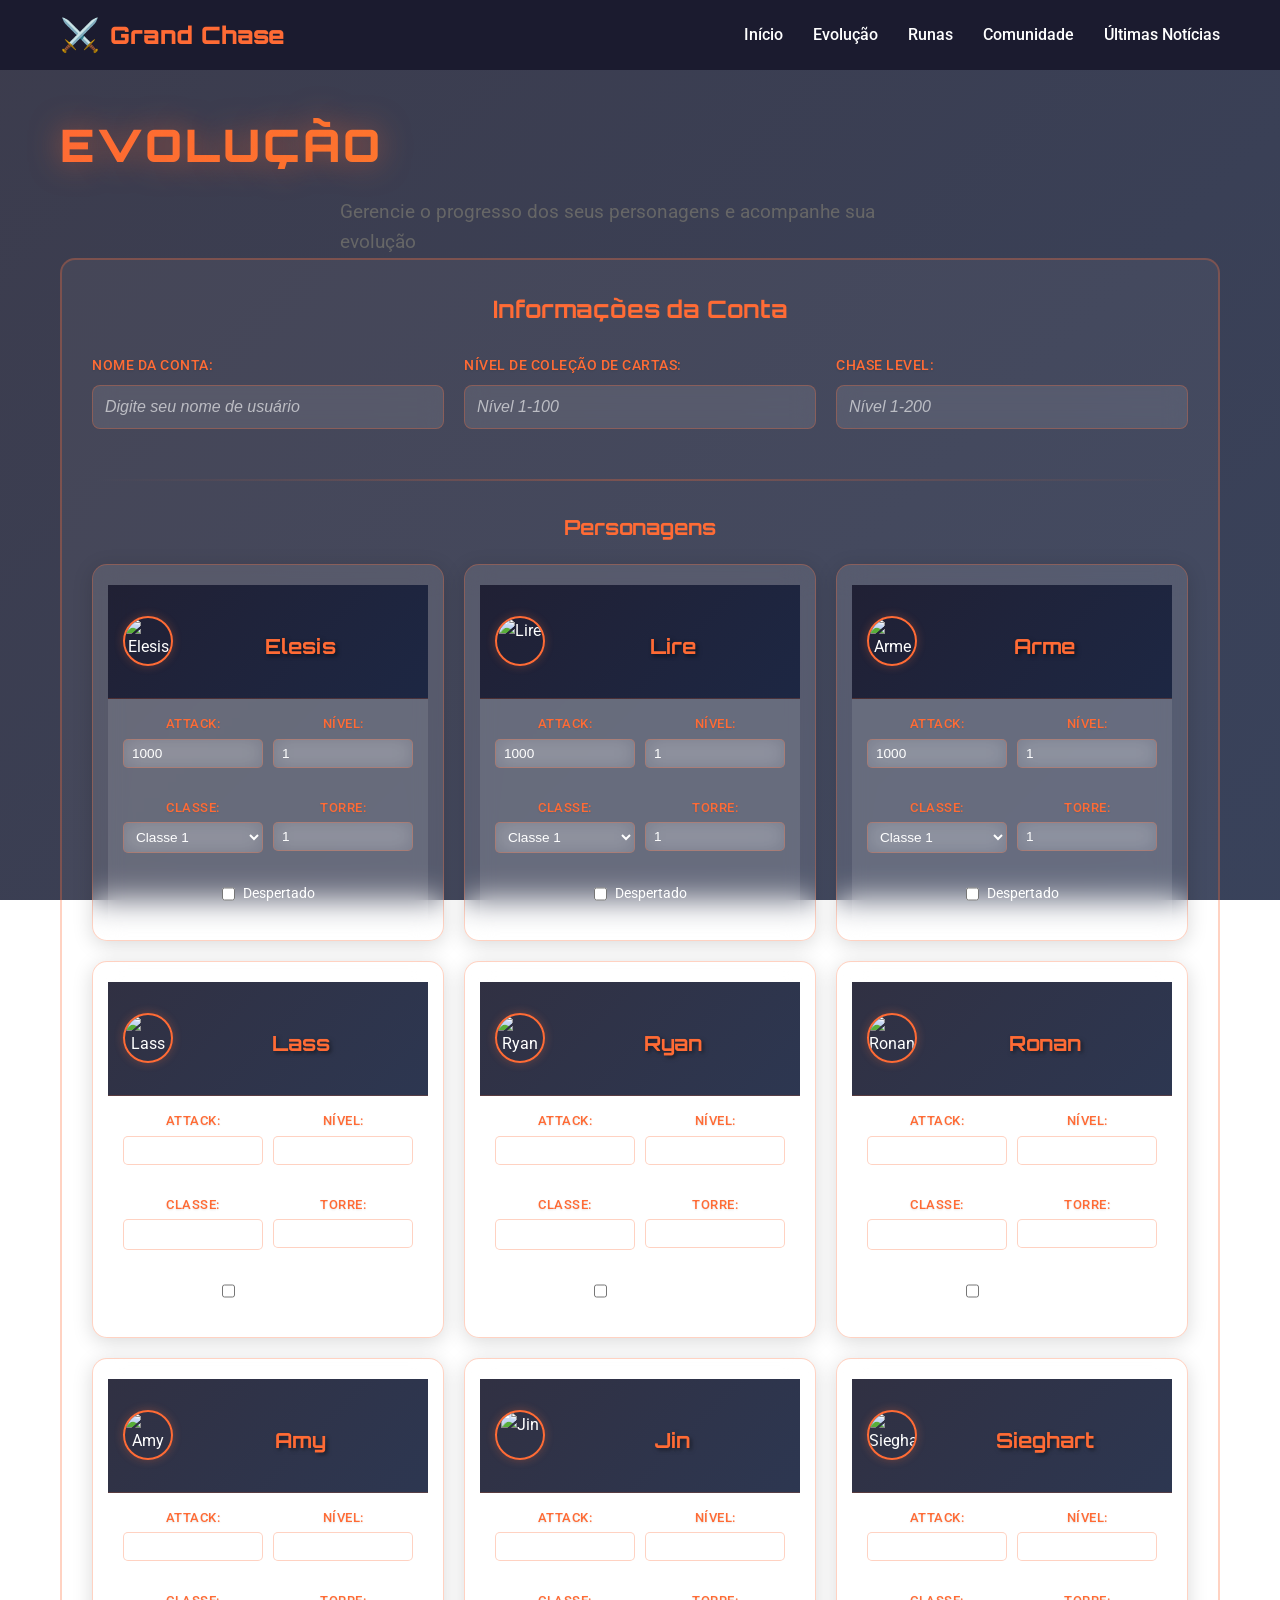
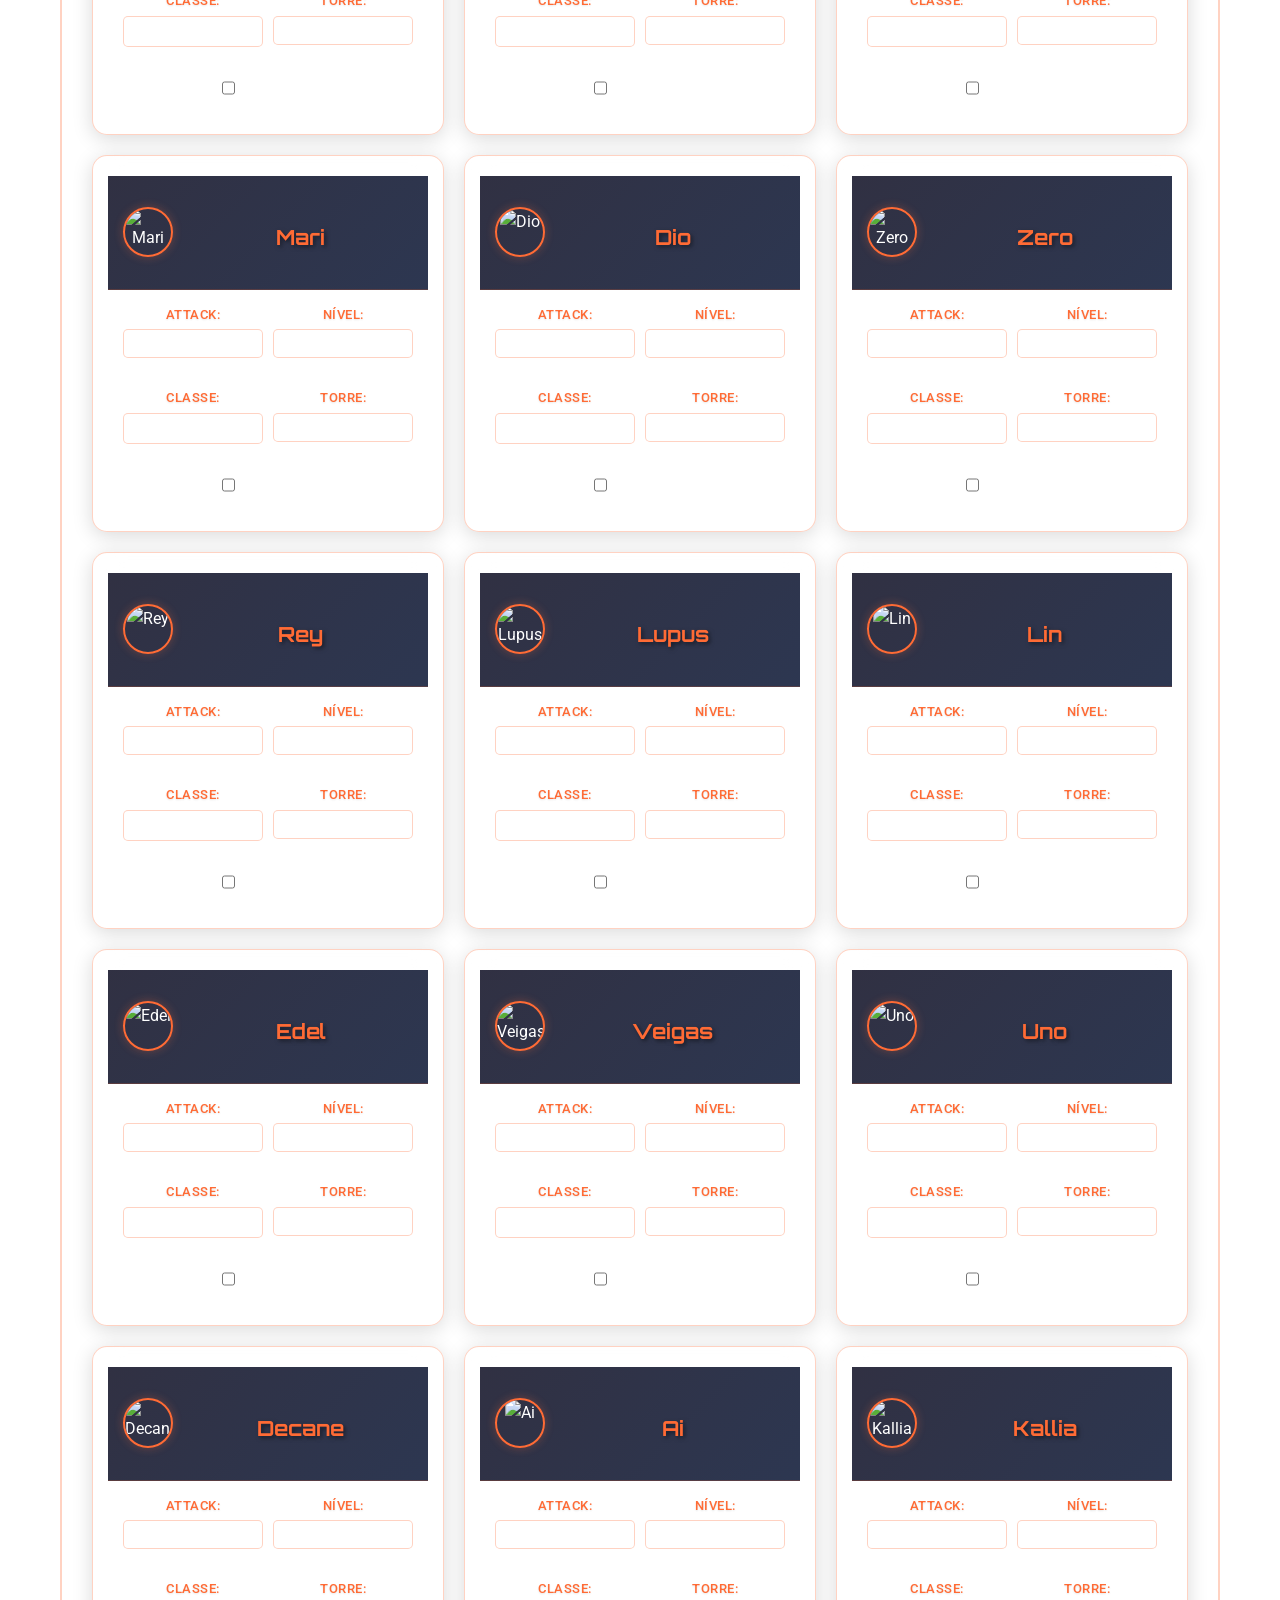
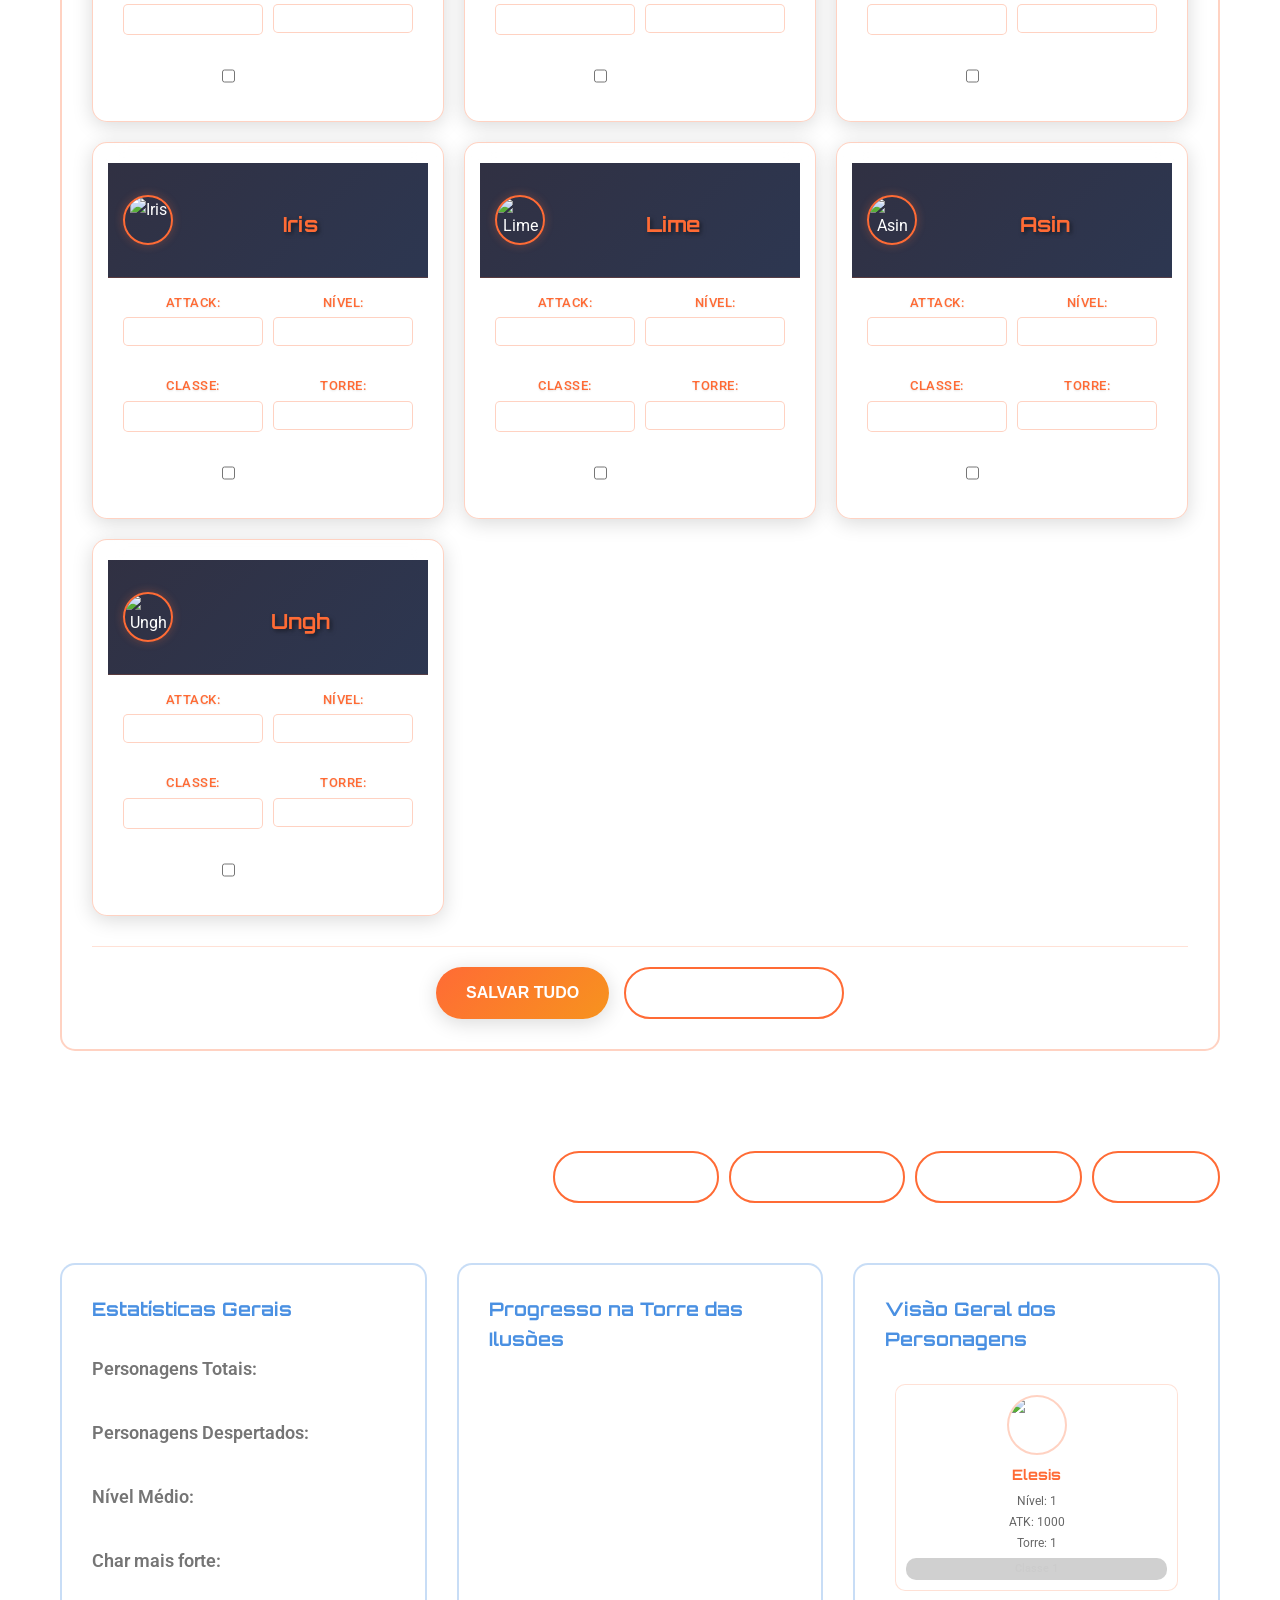
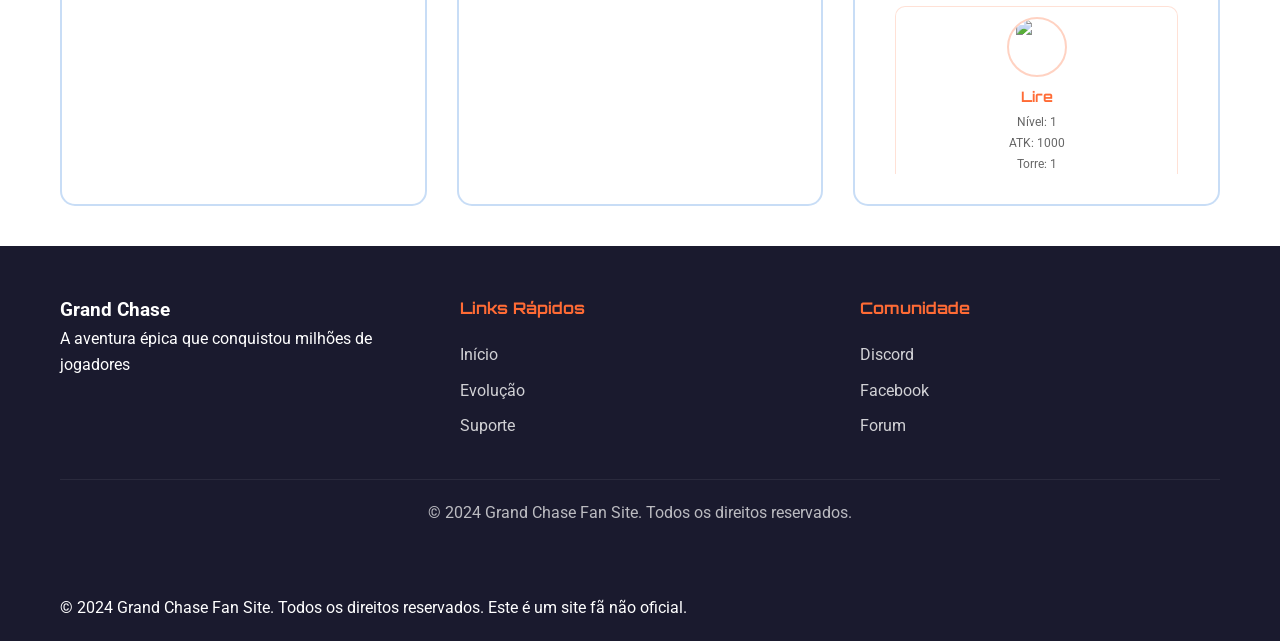
==== commit 86474e82: "fix chars img" ====
--- a/evolucao.html
+++ b/evolucao.html
@@ -99,7 +99,7 @@
                                 <span class="stat-value" id="averageLevel">1</span>
                             </div>
                             <div class="stat-item">
-                                <span class="stat-label">ATK Total:</span>
+                                <span class="stat-label">Char mais forte:</span>
                                 <span class="stat-value" id="totalAttack">24000</span>
                             </div>
                         </div>
@@ -437,5 +437,11 @@
             }
         });
     </script>
+
+    <footer class="footer">
+        <div class="container">
+            <p>&copy; 2024 Grand Chase Fan Site. Todos os direitos reservados. Este é um site fã não oficial.</p>
+        </div>
+    </footer>
 </body>
 </html>
